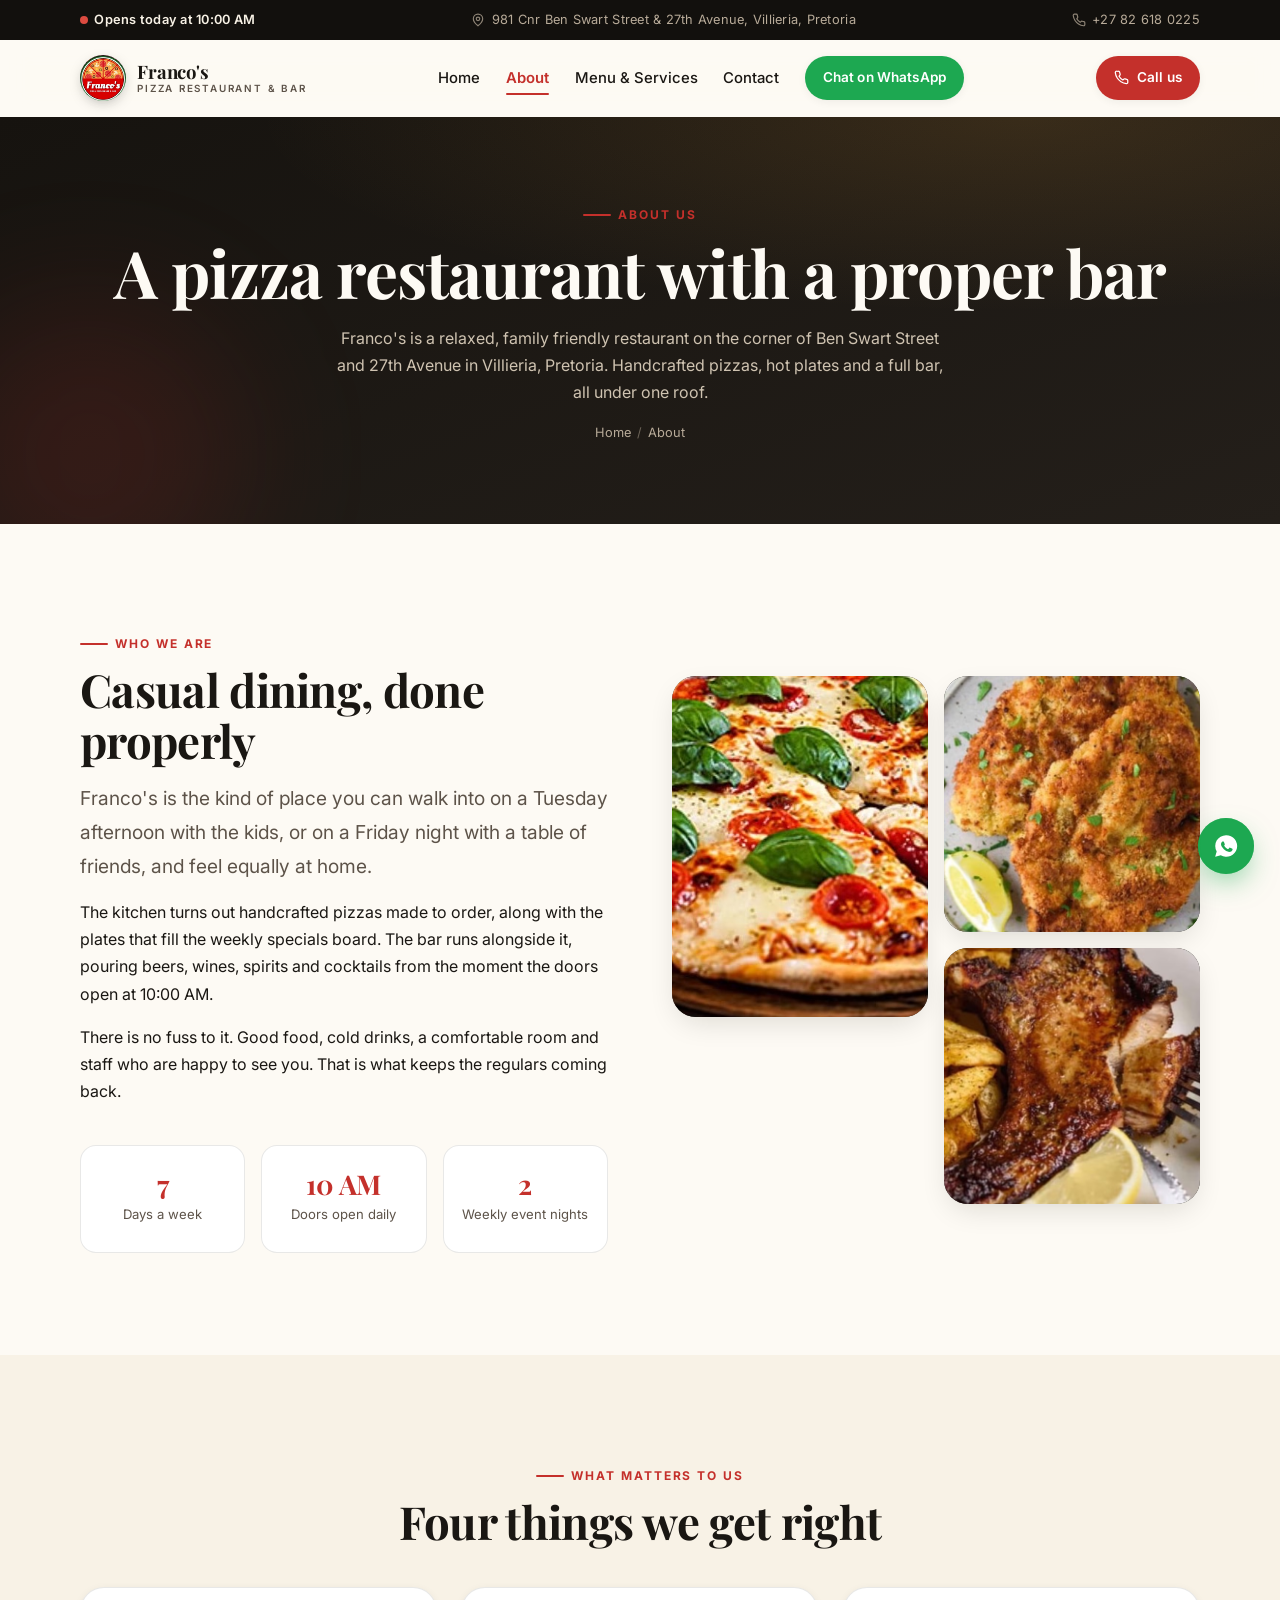
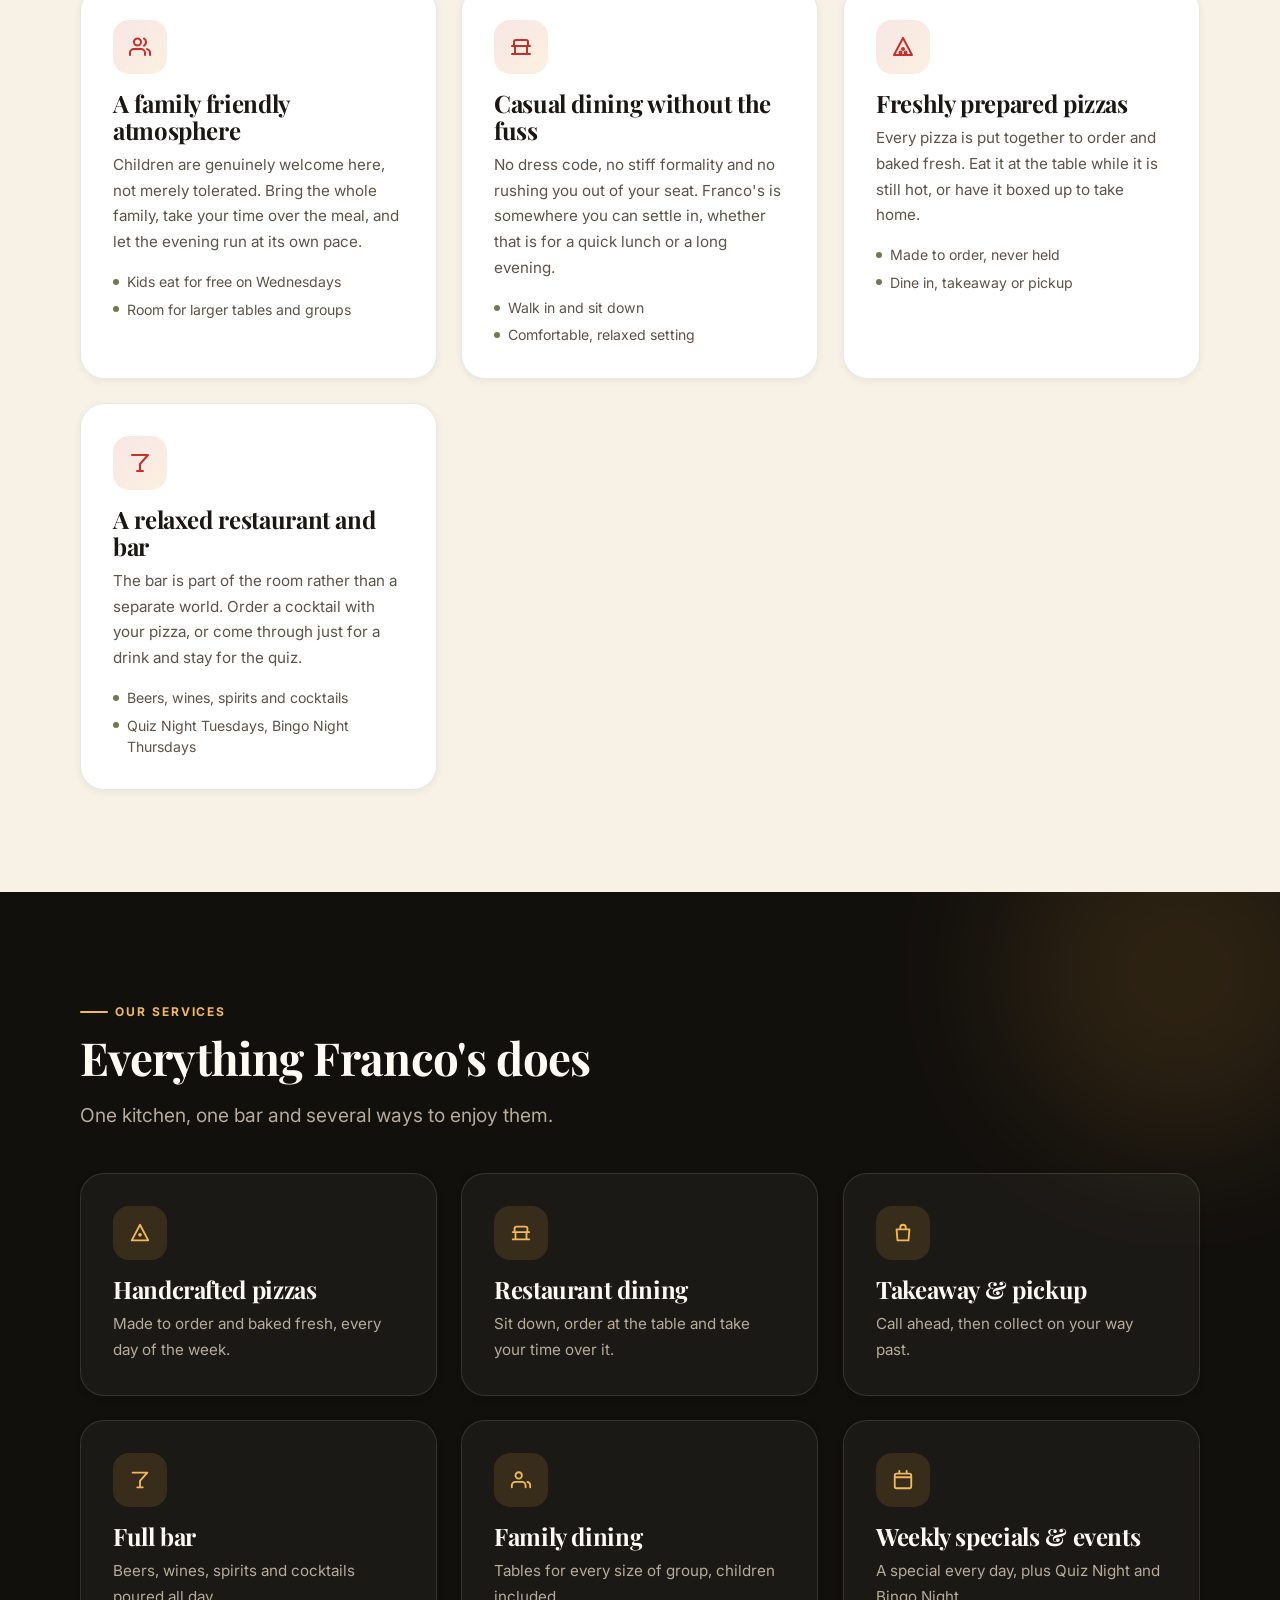
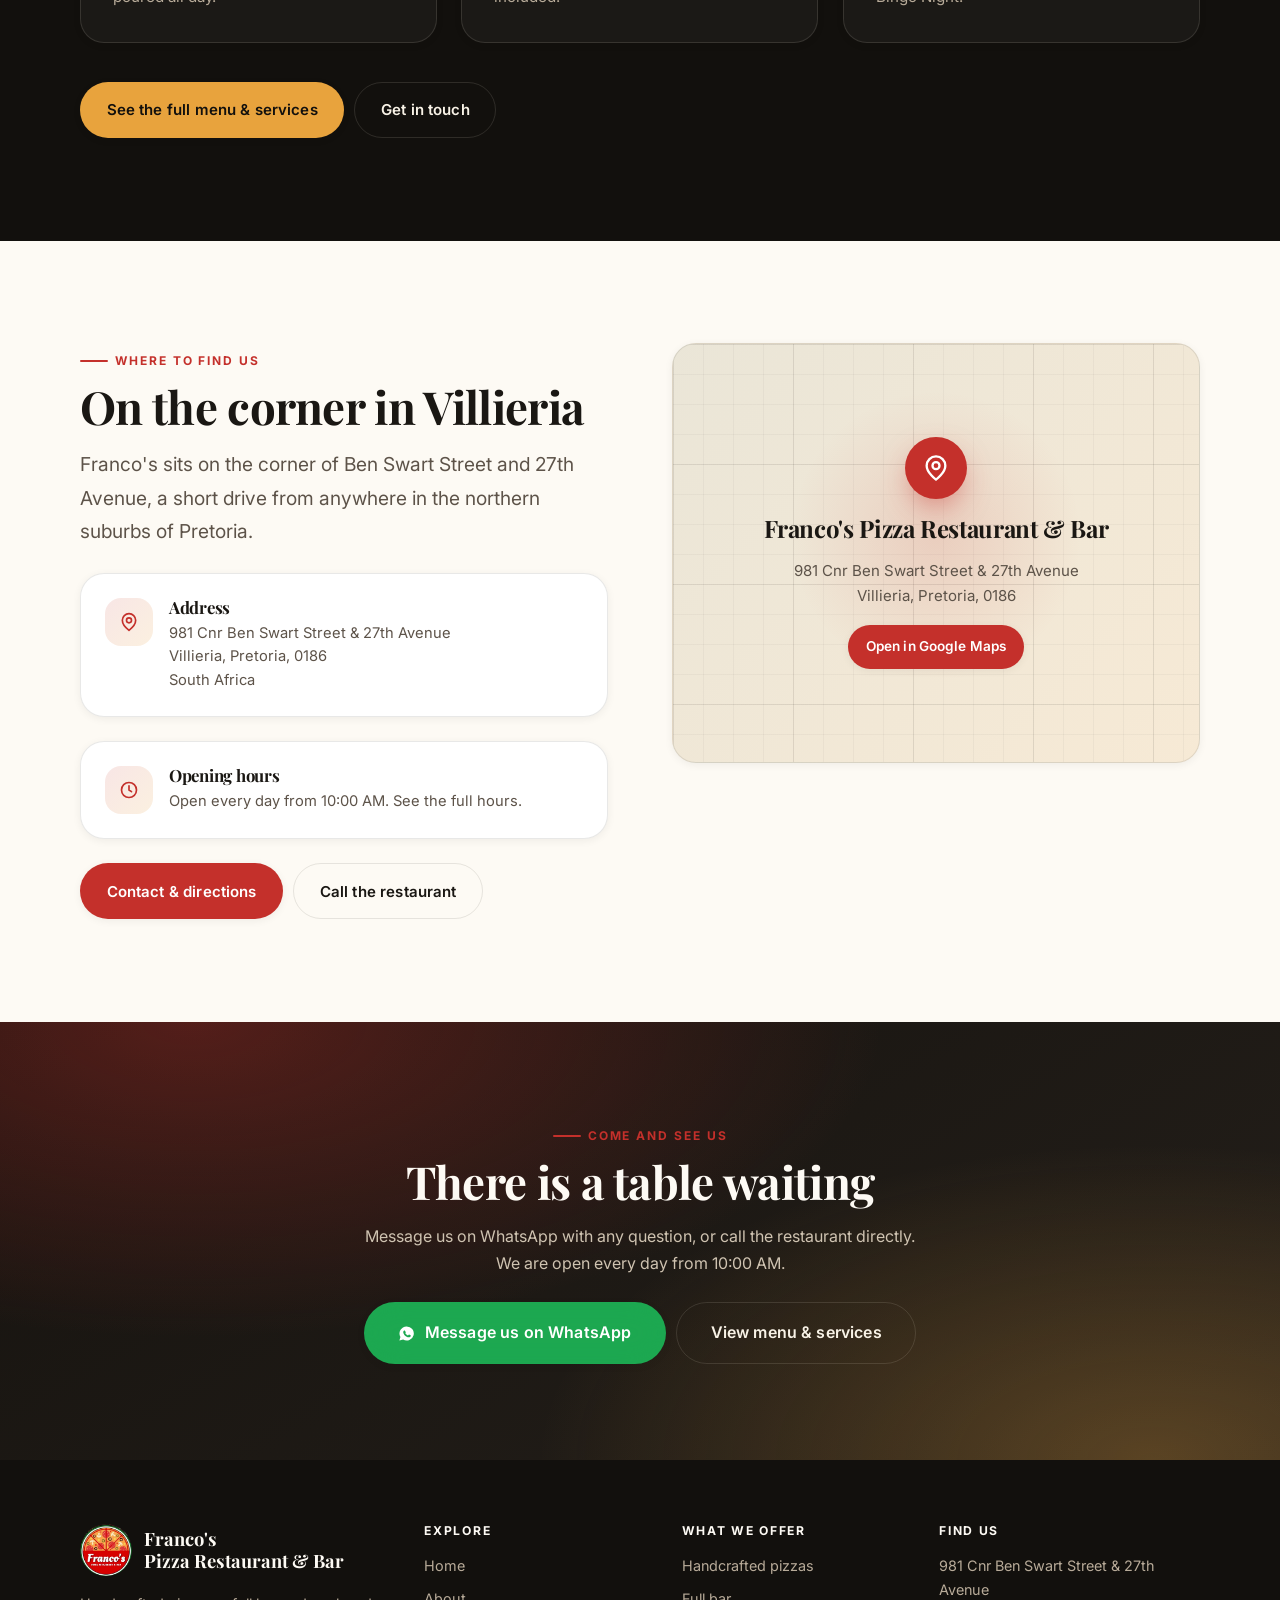
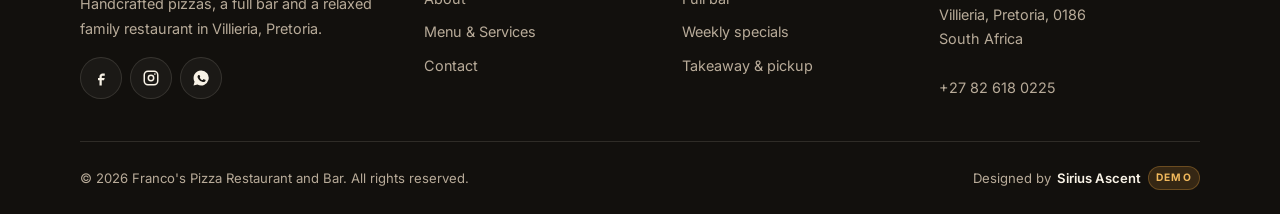
==== about.html @ 4f11724c "Franco's Pizza Restaurant and Bar demo website Four page static site built for Sirius Ascent: home, " ====
<!DOCTYPE html>
<html lang="en">
<head>
<meta charset="utf-8">
<meta name="viewport" content="width=device-width, initial-scale=1">
<title>About Franco's | Pizza Restaurant and Bar in Villieria, Pretoria</title>
<meta name="description" content="Franco's Pizza Restaurant and Bar is a relaxed, family friendly restaurant in Villieria, Pretoria, serving handcrafted pizzas alongside a full bar.">
<meta name="theme-color" content="#16130f">
<link rel="canonical" href="about.html">

<meta property="og:type" content="website">
<meta property="og:title" content="About Franco's Pizza Restaurant and Bar">
<meta property="og:description" content="A relaxed, family friendly restaurant and bar in Villieria, Pretoria.">
<meta property="og:image" content="assets/img/brand/logo.jpg">

<link rel="icon" href="assets/img/brand/logo-180.png" type="image/png">
<link rel="apple-touch-icon" href="assets/img/brand/logo-180.png">

<link rel="preconnect" href="https://fonts.googleapis.com">
<link rel="preconnect" href="https://fonts.gstatic.com" crossorigin>
<link href="https://fonts.googleapis.com/css2?family=Inter:wght@400;500;600;700&family=Playfair+Display:ital,wght@0,600;0,700;1,500&display=swap" rel="stylesheet">
<link rel="stylesheet" href="css/style.css">
</head>
<body>
<a class="skip-link" href="#main">Skip to content</a>

<!-- ================= Top bar ================= -->
<div class="topbar">
  <div class="container topbar__inner">
    <span class="topbar__item topbar__status" data-open-status>
      <span class="status-dot" aria-hidden="true"></span>
      <span data-status-text>Open daily from 10:00 AM</span>
    </span>
    <span class="topbar__item topbar__item--address">
      <svg width="14" height="14" viewBox="0 0 24 24" fill="none" stroke="currentColor" stroke-width="2" stroke-linecap="round" stroke-linejoin="round" aria-hidden="true"><path d="M20 10c0 6-8 12-8 12s-8-6-8-12a8 8 0 0 1 16 0Z"/><circle cx="12" cy="10" r="3"/></svg>
      981 Cnr Ben Swart Street &amp; 27th Avenue, Villieria, Pretoria
    </span>
    <a class="topbar__item" href="tel:+27826180225">
      <svg width="14" height="14" viewBox="0 0 24 24" fill="none" stroke="currentColor" stroke-width="2" stroke-linecap="round" stroke-linejoin="round" aria-hidden="true"><path d="M22 16.9v3a2 2 0 0 1-2.2 2 19.8 19.8 0 0 1-8.6-3.1 19.5 19.5 0 0 1-6-6A19.8 19.8 0 0 1 2.1 4.2 2 2 0 0 1 4.1 2h3a2 2 0 0 1 2 1.7c.1 1 .4 1.9.7 2.8a2 2 0 0 1-.5 2.1L8.1 9.9a16 16 0 0 0 6 6l1.3-1.2a2 2 0 0 1 2.1-.5c.9.3 1.8.6 2.8.7a2 2 0 0 1 1.7 2Z"/></svg>
      +27 82 618 0225
    </a>
  </div>
</div>

<!-- ================= Header ================= -->
<header class="header">
  <nav class="container nav" aria-label="Main">
    <a class="brand" href="index.html">
      <img class="brand__mark" src="assets/img/brand/logo.jpg" alt="" width="46" height="46">
      <span class="brand__text">
        <span class="brand__name">Franco's</span>
        <span class="brand__sub">Pizza Restaurant &amp; Bar</span>
      </span>
    </a>

    <ul class="nav__links" id="nav-links">
      <li><a class="nav__link" href="index.html">Home</a></li>
      <li><a class="nav__link" href="about.html" aria-current="page">About</a></li>
      <li><a class="nav__link" href="menu.html">Menu &amp; Services</a></li>
      <li><a class="nav__link" href="contact.html">Contact</a></li>
      <li><a class="btn btn--whatsapp btn--sm" href="https://wa.me/27826180225?text=Hello%20Franco's%2C%20I%20would%20like%20to%20make%20an%20enquiry." target="_blank" rel="noopener">Chat on WhatsApp</a></li>
    </ul>

    <div class="nav__actions">
      <a class="btn btn--primary btn--sm btn--desktop" href="tel:+27826180225">
        <svg width="15" height="15" viewBox="0 0 24 24" fill="none" stroke="currentColor" stroke-width="2" stroke-linecap="round" stroke-linejoin="round" aria-hidden="true"><path d="M22 16.9v3a2 2 0 0 1-2.2 2 19.8 19.8 0 0 1-8.6-3.1 19.5 19.5 0 0 1-6-6A19.8 19.8 0 0 1 2.1 4.2 2 2 0 0 1 4.1 2h3a2 2 0 0 1 2 1.7c.1 1 .4 1.9.7 2.8a2 2 0 0 1-.5 2.1L8.1 9.9a16 16 0 0 0 6 6l1.3-1.2a2 2 0 0 1 2.1-.5c.9.3 1.8.6 2.8.7a2 2 0 0 1 1.7 2Z"/></svg>
        Call us
      </a>
      <button class="nav-toggle" type="button" aria-expanded="false" aria-controls="nav-links" aria-label="Open menu">
        <span class="nav-toggle__bars" aria-hidden="true"></span>
      </button>
    </div>
  </nav>
</header>

<main id="main">

  <!-- ================= Page hero ================= -->
  <section class="page-hero">
    <div class="glow glow--red glow--bottom-left" aria-hidden="true"></div>
    <div class="container is-relative">
      <span class="eyebrow eyebrow--center">About us</span>
      <h1>A pizza restaurant with a proper bar</h1>
      <p>
        Franco's is a relaxed, family friendly restaurant on the corner of Ben Swart Street and
        27th Avenue in Villieria, Pretoria. Handcrafted pizzas, hot plates and a full bar, all under one roof.
      </p>
      <nav class="breadcrumb" aria-label="Breadcrumb">
        <a href="index.html">Home</a>
        <span aria-hidden="true">/</span>
        <span aria-current="page">About</span>
      </nav>
    </div>
  </section>

  <!-- ================= Introduction ================= -->
  <section class="section hat-host is-relative">
    <div class="container split">
      <div class="reveal">
        <span class="eyebrow">Who we are</span>
        <h2>Casual dining, done properly</h2>
        <p class="lede">
          Franco's is the kind of place you can walk into on a Tuesday afternoon with the kids, or on a Friday
          night with a table of friends, and feel equally at home.
        </p>
        <p>
          The kitchen turns out handcrafted pizzas made to order, along with the plates that fill the weekly
          specials board. The bar runs alongside it, pouring beers, wines, spirits and cocktails from the moment
          the doors open at 10:00 AM.
        </p>
        <p>
          There is no fuss to it. Good food, cold drinks, a comfortable room and staff who are happy to see you.
          That is what keeps the regulars coming back.
        </p>

        <div class="stats">
          <div class="stat"><strong>7</strong><span>Days a week</span></div>
          <div class="stat"><strong>10 AM</strong><span>Doors open daily</span></div>
          <div class="stat"><strong>2</strong><span>Weekly event nights</span></div>
        </div>
      </div>

      <div class="media-stack reveal" data-delay="1">
        <div class="media ratio-3-4">
          <img src="assets/img/food/pizza.jpg" alt="A freshly baked Franco's pizza with mozzarella, tomato and basil" loading="lazy" width="344" height="530">
        </div>
        <div class="media ratio-1-1">
          <img src="assets/img/food/schnitzel.jpg" alt="Golden chicken schnitzel served with lemon" loading="lazy" width="537" height="775">
        </div>
        <div class="media ratio-1-1">
          <img src="assets/img/food/porkchops.jpg" alt="Grilled pork chops served with chips" loading="lazy" width="530" height="710">
        </div>
      </div>

      <!-- Easter egg: chef hat pops up on hover -->
      <svg class="chef-hat" width="42" height="42" viewBox="0 0 24 24" fill="currentColor" aria-hidden="true"><path d="M6 18h12v2a1 1 0 0 1-1 1H7a1 1 0 0 1-1-1v-2Z"/><path d="M12 3a4 4 0 0 0-3.9 3.1A3.5 3.5 0 0 0 6 13v3h12v-3a3.5 3.5 0 0 0-2.1-6.9A4 4 0 0 0 12 3Z"/></svg>
    </div>
  </section>

  <!-- ================= What we stand for ================= -->
  <section class="section section--alt">
    <div class="container">
      <div class="section-head section-head--center reveal">
        <span class="eyebrow eyebrow--center">What matters to us</span>
        <h2>Four things we get right</h2>
      </div>

      <div class="grid grid--2">
        <article class="card reveal">
          <span class="cutter" aria-hidden="true"><svg width="26" height="26" viewBox="0 0 24 24" fill="none" stroke="currentColor" stroke-width="1.8" stroke-linecap="round" stroke-linejoin="round"><circle cx="8" cy="15" r="5"/><circle cx="8" cy="15" r="1.2"/><path d="m12 11 7-7a1.8 1.8 0 0 1 2.6 2.6l-7 7"/></svg></span>
          <span class="card__icon" aria-hidden="true"><svg width="24" height="24" viewBox="0 0 24 24" fill="none" stroke="currentColor" stroke-width="2" stroke-linecap="round" stroke-linejoin="round"><path d="M17 20v-2a4 4 0 0 0-4-4H6a4 4 0 0 0-4 4v2"/><circle cx="9.5" cy="7" r="3.5"/><path d="M22 20v-2a4 4 0 0 0-3-3.9M16 3.6a4 4 0 0 1 0 7"/></svg></span>
          <h3>A family friendly atmosphere</h3>
          <p>
            Children are genuinely welcome here, not merely tolerated. Bring the whole family, take your time
            over the meal, and let the evening run at its own pace.
          </p>
          <ul class="card__list">
            <li>Kids eat for free on Wednesdays</li>
            <li>Room for larger tables and groups</li>
          </ul>
        </article>

        <article class="card reveal" data-delay="1">
          <span class="cutter" aria-hidden="true"><svg width="26" height="26" viewBox="0 0 24 24" fill="none" stroke="currentColor" stroke-width="1.8" stroke-linecap="round" stroke-linejoin="round"><circle cx="8" cy="15" r="5"/><circle cx="8" cy="15" r="1.2"/><path d="m12 11 7-7a1.8 1.8 0 0 1 2.6 2.6l-7 7"/></svg></span>
          <span class="card__icon" aria-hidden="true"><svg width="24" height="24" viewBox="0 0 24 24" fill="none" stroke="currentColor" stroke-width="2" stroke-linecap="round" stroke-linejoin="round"><path d="M3 11h18M5 11V7a2 2 0 0 1 2-2h10a2 2 0 0 1 2 2v4M6 11v8M18 11v8M3 19h18"/></svg></span>
          <h3>Casual dining without the fuss</h3>
          <p>
            No dress code, no stiff formality and no rushing you out of your seat. Franco's is somewhere you
            can settle in, whether that is for a quick lunch or a long evening.
          </p>
          <ul class="card__list">
            <li>Walk in and sit down</li>
            <li>Comfortable, relaxed setting</li>
          </ul>
        </article>

        <article class="card reveal" data-delay="1">
          <span class="cutter" aria-hidden="true"><svg width="26" height="26" viewBox="0 0 24 24" fill="none" stroke="currentColor" stroke-width="1.8" stroke-linecap="round" stroke-linejoin="round"><circle cx="8" cy="15" r="5"/><circle cx="8" cy="15" r="1.2"/><path d="m12 11 7-7a1.8 1.8 0 0 1 2.6 2.6l-7 7"/></svg></span>
          <span class="card__icon" aria-hidden="true"><svg width="24" height="24" viewBox="0 0 24 24" fill="none" stroke="currentColor" stroke-width="2" stroke-linecap="round" stroke-linejoin="round"><path d="M12 3 3 20h18L12 3Z"/><circle cx="12" cy="14" r="1"/><circle cx="9.5" cy="17.5" r="1"/><circle cx="14.5" cy="17.5" r="1"/></svg></span>
          <h3>Freshly prepared pizzas</h3>
          <p>
            Every pizza is put together to order and baked fresh. Eat it at the table while it is still hot, or
            have it boxed up to take home.
          </p>
          <ul class="card__list">
            <li>Made to order, never held</li>
            <li>Dine in, takeaway or pickup</li>
          </ul>
        </article>

        <article class="card reveal" data-delay="2">
          <span class="cutter" aria-hidden="true"><svg width="26" height="26" viewBox="0 0 24 24" fill="none" stroke="currentColor" stroke-width="1.8" stroke-linecap="round" stroke-linejoin="round"><circle cx="8" cy="15" r="5"/><circle cx="8" cy="15" r="1.2"/><path d="m12 11 7-7a1.8 1.8 0 0 1 2.6 2.6l-7 7"/></svg></span>
          <span class="card__icon" aria-hidden="true"><svg width="24" height="24" viewBox="0 0 24 24" fill="none" stroke="currentColor" stroke-width="2" stroke-linecap="round" stroke-linejoin="round"><path d="M4 4h16l-8 9v7M9 20h6"/></svg></span>
          <h3>A relaxed restaurant and bar</h3>
          <p>
            The bar is part of the room rather than a separate world. Order a cocktail with your pizza, or come
            through just for a drink and stay for the quiz.
          </p>
          <ul class="card__list">
            <li>Beers, wines, spirits and cocktails</li>
            <li>Quiz Night Tuesdays, Bingo Night Thursdays</li>
          </ul>
        </article>
      </div>
    </div>
  </section>

  <!-- ================= What we offer ================= -->
  <section class="section section--dark is-clipped">
    <div class="glow glow--amber glow--corner" aria-hidden="true"></div>
    <div class="container is-relative">
      <div class="section-head reveal">
        <span class="eyebrow">Our services</span>
        <h2>Everything Franco's does</h2>
        <p class="lede">
          One kitchen, one bar and several ways to enjoy them.
        </p>
      </div>

      <div class="grid grid--3">
        <article class="card card--dark reveal">
          <span class="card__icon" aria-hidden="true"><svg width="22" height="22" viewBox="0 0 24 24" fill="none" stroke="currentColor" stroke-width="2" stroke-linecap="round" stroke-linejoin="round"><path d="M12 3 3 20h18L12 3Z"/><circle cx="12" cy="14" r="1"/></svg></span>
          <h3>Handcrafted pizzas</h3>
          <p>Made to order and baked fresh, every day of the week.</p>
        </article>
        <article class="card card--dark reveal" data-delay="1">
          <span class="card__icon" aria-hidden="true"><svg width="22" height="22" viewBox="0 0 24 24" fill="none" stroke="currentColor" stroke-width="2" stroke-linecap="round" stroke-linejoin="round"><path d="M3 11h18M5 11V7a2 2 0 0 1 2-2h10a2 2 0 0 1 2 2v4M6 11v8M18 11v8M3 19h18"/></svg></span>
          <h3>Restaurant dining</h3>
          <p>Sit down, order at the table and take your time over it.</p>
        </article>
        <article class="card card--dark reveal" data-delay="2">
          <span class="card__icon" aria-hidden="true"><svg width="22" height="22" viewBox="0 0 24 24" fill="none" stroke="currentColor" stroke-width="2" stroke-linecap="round" stroke-linejoin="round"><path d="M5 8h14l-1 12H6L5 8ZM9 8V6a3 3 0 0 1 6 0v2"/></svg></span>
          <h3>Takeaway &amp; pickup</h3>
          <p>Call ahead, then collect on your way past.</p>
        </article>
        <article class="card card--dark reveal" data-delay="1">
          <span class="card__icon" aria-hidden="true"><svg width="22" height="22" viewBox="0 0 24 24" fill="none" stroke="currentColor" stroke-width="2" stroke-linecap="round" stroke-linejoin="round"><path d="M4 4h16l-8 9v7M9 20h6"/></svg></span>
          <h3>Full bar</h3>
          <p>Beers, wines, spirits and cocktails poured all day.</p>
        </article>
        <article class="card card--dark reveal" data-delay="2">
          <span class="card__icon" aria-hidden="true"><svg width="22" height="22" viewBox="0 0 24 24" fill="none" stroke="currentColor" stroke-width="2" stroke-linecap="round" stroke-linejoin="round"><path d="M17 20v-2a4 4 0 0 0-4-4H6a4 4 0 0 0-4 4v2"/><circle cx="9.5" cy="7" r="3.5"/><path d="M22 20v-2a4 4 0 0 0-3-3.9"/></svg></span>
          <h3>Family dining</h3>
          <p>Tables for every size of group, children included.</p>
        </article>
        <article class="card card--dark reveal" data-delay="3">
          <span class="card__icon" aria-hidden="true"><svg width="22" height="22" viewBox="0 0 24 24" fill="none" stroke="currentColor" stroke-width="2" stroke-linecap="round" stroke-linejoin="round"><path d="M8 2v3M16 2v3M3 9h18M5 5h14a2 2 0 0 1 2 2v12a2 2 0 0 1-2 2H5a2 2 0 0 1-2-2V7a2 2 0 0 1 2-2Z"/></svg></span>
          <h3>Weekly specials &amp; events</h3>
          <p>A special every day, plus Quiz Night and Bingo Night.</p>
        </article>
      </div>

      <div class="btn-row mt-lg">
        <a class="btn btn--gold" href="menu.html">See the full menu &amp; services</a>
        <a class="btn btn--ghost-light" href="contact.html">Get in touch</a>
      </div>
    </div>
  </section>

  <!-- ================= Find us ================= -->
  <section class="section">
    <div class="container split split--top">
      <div class="reveal">
        <span class="eyebrow">Where to find us</span>
        <h2>On the corner in Villieria</h2>
        <p class="lede">
          Franco's sits on the corner of Ben Swart Street and 27th Avenue, a short drive from anywhere in the
          northern suburbs of Pretoria.
        </p>

        <div class="stack-md mt-md">
          <div class="contact-card">
            <span class="contact-card__icon" aria-hidden="true"><svg width="20" height="20" viewBox="0 0 24 24" fill="none" stroke="currentColor" stroke-width="2" stroke-linecap="round" stroke-linejoin="round"><path d="M20 10c0 6-8 12-8 12s-8-6-8-12a8 8 0 0 1 16 0Z"/><circle cx="12" cy="10" r="3"/></svg></span>
            <div>
              <h3>Address</h3>
              <address>981 Cnr Ben Swart Street &amp; 27th Avenue<br>Villieria, Pretoria, 0186<br>South Africa</address>
            </div>
          </div>
          <div class="contact-card">
            <span class="contact-card__icon" aria-hidden="true"><svg width="20" height="20" viewBox="0 0 24 24" fill="none" stroke="currentColor" stroke-width="2" stroke-linecap="round" stroke-linejoin="round"><circle cx="12" cy="12" r="9"/><path d="M12 7v5l3 2"/></svg></span>
            <div>
              <h3>Opening hours</h3>
              <p>Open every day from 10:00 AM. See the <a href="contact.html#hours">full hours</a>.</p>
            </div>
          </div>
        </div>

        <div class="btn-row">
          <a class="btn btn--primary" href="contact.html">Contact &amp; directions</a>
          <a class="btn btn--ghost" href="tel:+27826180225">Call the restaurant</a>
        </div>
      </div>

      <div class="reveal" data-delay="1">
        <div class="map-placeholder">
          <div class="map-placeholder__inner">
            <span class="map-pin" aria-hidden="true">
              <svg width="28" height="28" viewBox="0 0 24 24" fill="none" stroke="currentColor" stroke-width="2" stroke-linecap="round" stroke-linejoin="round"><path d="M20 10c0 6-8 12-8 12s-8-6-8-12a8 8 0 0 1 16 0Z"/><circle cx="12" cy="10" r="3"/></svg>
            </span>
            <h3>Franco's Pizza Restaurant &amp; Bar</h3>
            <address>981 Cnr Ben Swart Street &amp; 27th Avenue<br>Villieria, Pretoria, 0186</address>
            <a class="btn btn--primary btn--sm" href="https://www.google.com/maps/search/?api=1&amp;query=981%20Cnr%20Ben%20Swart%20Street%20%26%2027th%20Avenue%2C%20Villieria%2C%20Pretoria%2C%200186" target="_blank" rel="noopener">Open in Google Maps</a>
          </div>
        </div>
      </div>
    </div>
  </section>

  <!-- ================= Closing CTA ================= -->
  <section class="cta-band">
    <div class="container reveal">
      <span class="eyebrow eyebrow--center">Come and see us</span>
      <h2>There is a table waiting</h2>
      <p>
        Message us on WhatsApp with any question, or call the restaurant directly. We are open every day
        from 10:00 AM.
      </p>
      <div class="btn-row btn-row--center">
        <a class="btn btn--whatsapp btn--lg btn--glow" href="https://wa.me/27826180225?text=Hello%20Franco's%2C%20I%20would%20like%20to%20make%20an%20enquiry." target="_blank" rel="noopener">
          <svg width="17" height="17" viewBox="0 0 24 24" fill="currentColor" aria-hidden="true"><path d="M12 2a10 10 0 0 0-8.6 15L2 22l5.2-1.4A10 10 0 1 0 12 2Zm5.6 14.2c-.2.6-1.2 1.2-1.7 1.2-.5.1-1 .1-1.6-.1-.4-.1-.9-.3-1.5-.5-2.6-1.1-4.3-3.7-4.4-3.9-.1-.2-1-1.4-1-2.6 0-1.2.6-1.8.9-2.1.2-.2.5-.3.7-.3h.5c.2 0 .4 0 .6.5l.8 1.9c.1.2 0 .4-.1.5l-.3.4c-.1.1-.3.3-.1.6.1.3.6 1.1 1.4 1.7 1 .8 1.7 1.1 2 1.2.2.1.4.1.6-.1l.8-1c.2-.2.3-.2.6-.1l1.7.8c.3.1.5.2.5.4.1.1.1.6-.1 1.2Z"/></svg>
          Message us on WhatsApp
        </a>
        <a class="btn btn--ghost-light btn--lg" href="menu.html">View menu &amp; services</a>
      </div>
    </div>
  </section>

</main>

<!-- ================= Footer ================= -->
<footer class="footer">
  <div class="container">
    <div class="footer__grid">
      <div>
        <div class="footer__brand">
          <img src="assets/img/brand/logo.jpg" alt="" width="52" height="52">
          <strong>Franco's<br>Pizza Restaurant &amp; Bar</strong>
        </div>
        <p>Handcrafted pizzas, a full bar and a relaxed family restaurant in Villieria, Pretoria.</p>
        <div class="socials">
          <a class="social-btn" href="#" data-placeholder="Facebook page link to be added before launch." aria-label="Franco's on Facebook">
            <svg width="18" height="18" viewBox="0 0 24 24" fill="currentColor" aria-hidden="true"><path d="M14 9h3V6h-3c-2.2 0-4 1.8-4 4v2H8v3h2v7h3v-7h3l1-3h-4v-2c0-.6.4-1 1-1Z"/></svg>
          </a>
          <a class="social-btn" href="#" data-placeholder="Instagram profile link to be added before launch." aria-label="Franco's on Instagram">
            <svg width="18" height="18" viewBox="0 0 24 24" fill="none" stroke="currentColor" stroke-width="2" aria-hidden="true"><rect x="3" y="3" width="18" height="18" rx="5"/><circle cx="12" cy="12" r="3.6"/><circle cx="17.2" cy="6.8" r="1.1" fill="currentColor" stroke="none"/></svg>
          </a>
          <a class="social-btn" href="https://wa.me/27826180225" target="_blank" rel="noopener" aria-label="Franco's on WhatsApp">
            <svg width="18" height="18" viewBox="0 0 24 24" fill="currentColor" aria-hidden="true"><path d="M12 2a10 10 0 0 0-8.6 15L2 22l5.2-1.4A10 10 0 1 0 12 2Zm5.6 14.2c-.2.6-1.2 1.2-1.7 1.2-.5.1-1 .1-1.6-.1-.4-.1-.9-.3-1.5-.5-2.6-1.1-4.3-3.7-4.4-3.9-.1-.2-1-1.4-1-2.6 0-1.2.6-1.8.9-2.1.2-.2.5-.3.7-.3h.5c.2 0 .4 0 .6.5l.8 1.9c.1.2 0 .4-.1.5l-.3.4c-.1.1-.3.3-.1.6.1.3.6 1.1 1.4 1.7 1 .8 1.7 1.1 2 1.2.2.1.4.1.6-.1l.8-1c.2-.2.3-.2.6-.1l1.7.8c.3.1.5.2.5.4.1.1.1.6-.1 1.2Z"/></svg>
          </a>
        </div>
      </div>

      <div>
        <h4>Explore</h4>
        <ul class="footer__links">
          <li><a href="index.html">Home</a></li>
          <li><a href="about.html">About</a></li>
          <li><a href="menu.html">Menu &amp; Services</a></li>
          <li><a href="contact.html">Contact</a></li>
        </ul>
      </div>

      <div>
        <h4>What we offer</h4>
        <ul class="footer__links">
          <li><a href="menu.html#services">Handcrafted pizzas</a></li>
          <li><a href="menu.html#drinks">Full bar</a></li>
          <li><a href="menu.html#specials">Weekly specials</a></li>
          <li><a href="menu.html#services">Takeaway &amp; pickup</a></li>
        </ul>
      </div>

      <div>
        <h4>Find us</h4>
        <address>
          981 Cnr Ben Swart Street &amp; 27th Avenue<br>
          Villieria, Pretoria, 0186<br>
          South Africa<br><br>
          <a href="tel:+27826180225">+27 82 618 0225</a>
        </address>
      </div>
    </div>

    <div class="footer__bottom">
      <span>&copy; <span data-year>2026</span> Franco's Pizza Restaurant and Bar. All rights reserved.</span>
      <span class="footer__credit">
        Designed by <strong>Sirius Ascent</strong>
        <span class="badge-demo">Demo</span>
      </span>
    </div>
  </div>
</footer>

<a class="fab" href="https://wa.me/27826180225?text=Hello%20Franco's%2C%20I%20would%20like%20to%20make%20an%20enquiry." target="_blank" rel="noopener" aria-label="Chat with Franco's on WhatsApp">
  <svg width="26" height="26" viewBox="0 0 24 24" fill="currentColor" aria-hidden="true"><path d="M12 2a10 10 0 0 0-8.6 15L2 22l5.2-1.4A10 10 0 1 0 12 2Zm5.6 14.2c-.2.6-1.2 1.2-1.7 1.2-.5.1-1 .1-1.6-.1-.4-.1-.9-.3-1.5-.5-2.6-1.1-4.3-3.7-4.4-3.9-.1-.2-1-1.4-1-2.6 0-1.2.6-1.8.9-2.1.2-.2.5-.3.7-.3h.5c.2 0 .4 0 .6.5l.8 1.9c.1.2 0 .4-.1.5l-.3.4c-.1.1-.3.3-.1.6.1.3.6 1.1 1.4 1.7 1 .8 1.7 1.1 2 1.2.2.1.4.1.6-.1l.8-1c.2-.2.3-.2.6-.1l1.7.8c.3.1.5.2.5.4.1.1.1.6-.1 1.2Z"/></svg>
</a>

<button class="to-top" type="button" aria-label="Back to top">
  <svg width="18" height="18" viewBox="0 0 24 24" fill="none" stroke="currentColor" stroke-width="2" stroke-linecap="round" stroke-linejoin="round" aria-hidden="true"><path d="M12 19V5M6 11l6-6 6 6"/></svg>
</button>

<div class="toast-wrap" role="status" aria-live="polite"></div>

<script src="js/main.js" defer></script>
</body>
</html>
---- css/style.css ----
/* ==========================================================================
   Franco's Pizza Restaurant and Bar
   Design system + site styles
   Built by Sirius Ascent
   --------------------------------------------------------------------------
   Contents
   01. Tokens
   02. Reset & base
   03. Typography
   04. Layout primitives
   05. Buttons
   06. Header & navigation
   07. Hero
   08. Sections & cards
   09. Menu / services
   10. Gallery & lightbox
   11. Hours & contact
   12. Forms
   13. Footer
   14. Easter eggs & decorations
   15. Motion & reveal
   16. Responsive
   ========================================================================== */

/* ==========================================================================
   01. Tokens
   ========================================================================== */
:root {
  /* Brand palette */
  --charcoal-900: #12100d;
  --charcoal-800: #1a1713;
  --charcoal-700: #241f1a;
  --charcoal-600: #322b24;
  --charcoal-500: #4a4038;

  --cream-50:  #fdfaf4;
  --cream-100: #f8f2e6;
  --cream-200: #efe5d3;
  --cream-300: #e2d4bc;

  --red-600: #a8241f;
  --red-500: #c4302b;
  --red-400: #dc4b40;

  --olive-600: #5b6840;
  --olive-500: #6e7b52;
  --olive-400: #8a9668;

  --amber-500: #e8a33d;
  --amber-400: #f2b95c;

  /* Semantic */
  --bg:            var(--cream-50);
  --bg-alt:        var(--cream-100);
  --bg-dark:       var(--charcoal-900);
  --surface:       #ffffff;
  --surface-dark:  var(--charcoal-700);
  --text:          var(--charcoal-800);
  --text-muted:    #5d5349;
  --text-invert:   var(--cream-100);
  --text-invert-muted: #b8ab99;
  --border:        rgba(36, 31, 26, 0.10);
  --border-dark:   rgba(248, 242, 230, 0.12);
  --accent:        var(--red-500);
  --accent-strong: var(--red-600);
  --highlight:     var(--amber-500);

  /* Type */
  --font-display: "Playfair Display", "Iowan Old Style", Georgia, "Times New Roman", serif;
  --font-body: "Inter", -apple-system, BlinkMacSystemFont, "Segoe UI", Roboto, "Helvetica Neue", Arial, sans-serif;

  /* Space */
  --space-2xs: 0.375rem;
  --space-xs:  0.625rem;
  --space-sm:  1rem;
  --space-md:  1.5rem;
  --space-lg:  2.5rem;
  --space-xl:  4rem;
  --space-2xl: 6rem;

  /* Radius */
  --radius-sm: 10px;
  --radius-md: 16px;
  --radius-lg: 24px;
  --radius-xl: 32px;
  --radius-pill: 999px;

  /* Shadow */
  --shadow-sm: 0 2px 8px rgba(18, 16, 13, 0.06);
  --shadow-md: 0 10px 30px -8px rgba(18, 16, 13, 0.16);
  --shadow-lg: 0 26px 60px -16px rgba(18, 16, 13, 0.26);
  --shadow-glow: 0 12px 34px -10px rgba(196, 48, 43, 0.55);

  /* Motion */
  --ease: cubic-bezier(0.22, 0.61, 0.36, 1);
  --ease-out: cubic-bezier(0.16, 1, 0.3, 1);
  --dur: 0.4s;

  --header-h: 76px;
  --container: 1200px;
}

/* ==========================================================================
   02. Reset & base
   ========================================================================== */
*, *::before, *::after { box-sizing: border-box; }

html {
  scroll-behavior: smooth;
  scroll-padding-top: calc(var(--header-h) + 20px);
  -webkit-text-size-adjust: 100%;
  text-size-adjust: 100%;
}

body {
  margin: 0;
  background: var(--bg);
  color: var(--text);
  font-family: var(--font-body);
  font-size: 1rem;
  line-height: 1.7;
  -webkit-font-smoothing: antialiased;
  -moz-osx-font-smoothing: grayscale;
  overflow-x: hidden;
}

/* Prevent any child from forcing horizontal scroll */
body, main { max-width: 100%; }

img, svg, video {
  max-width: 100%;
  height: auto;
  display: block;
}

a { color: inherit; text-decoration: none; }

button, input, textarea, select {
  font: inherit;
  color: inherit;
}

ul, ol { margin: 0; padding: 0; list-style: none; }

:focus-visible {
  outline: 3px solid var(--amber-500);
  outline-offset: 3px;
  border-radius: 4px;
}

::selection { background: var(--red-500); color: #fff; }

.skip-link {
  position: absolute;
  left: -9999px;
  top: 0;
  z-index: 200;
  background: var(--charcoal-900);
  color: var(--cream-100);
  padding: 12px 20px;
  border-radius: 0 0 var(--radius-sm) 0;
}
.skip-link:focus { left: 0; }

.visually-hidden {
  position: absolute !important;
  width: 1px; height: 1px;
  padding: 0; margin: -1px;
  overflow: hidden;
  clip: rect(0 0 0 0);
  white-space: nowrap;
  border: 0;
}

/* ==========================================================================
   03. Typography
   ========================================================================== */
h1, h2, h3, h4 {
  font-family: var(--font-display);
  font-weight: 700;
  line-height: 1.12;
  margin: 0 0 var(--space-sm);
  letter-spacing: -0.015em;
}

h1 { font-size: clamp(2.4rem, 6vw, 4.1rem); }
h2 { font-size: clamp(1.9rem, 4vw, 2.85rem); }
h3 { font-size: clamp(1.2rem, 2.2vw, 1.5rem); }
h4 { font-size: 1.05rem; }

p { margin: 0 0 var(--space-sm); }
p:last-child { margin-bottom: 0; }

.lede {
  font-size: clamp(1.05rem, 1.6vw, 1.2rem);
  color: var(--text-muted);
  line-height: 1.75;
}

.eyebrow {
  display: inline-flex;
  align-items: center;
  gap: 0.6em;
  font-size: 0.75rem;
  font-weight: 700;
  letter-spacing: 0.16em;
  text-transform: uppercase;
  color: var(--accent);
  margin-bottom: var(--space-xs);
}
.eyebrow::before {
  content: "";
  width: 28px;
  height: 2px;
  background: currentColor;
  border-radius: 2px;
}
.eyebrow--center { justify-content: center; }
.on-dark .eyebrow, .section--dark .eyebrow { color: var(--amber-400); }

.section-head {
  max-width: 680px;
  margin-bottom: var(--space-lg);
}
.section-head--center {
  margin-left: auto;
  margin-right: auto;
  text-align: center;
}

.text-accent { color: var(--accent); }

/* ==========================================================================
   04. Layout primitives
   ========================================================================== */
.container {
  width: 100%;
  max-width: var(--container);
  margin-inline: auto;
  padding-inline: clamp(20px, 5vw, 40px);
}
.container--narrow { max-width: 880px; }

.section {
  position: relative;
  padding-block: clamp(3.5rem, 8vw, 6.5rem);
}
.section--tight { padding-block: clamp(2.5rem, 5vw, 4rem); }
.section--alt { background: var(--bg-alt); }

.section--dark {
  background: var(--bg-dark);
  color: var(--text-invert);
}
.section--dark h1,
.section--dark h2,
.section--dark h3 { color: var(--cream-50); }
.section--dark .lede,
.section--dark p { color: var(--text-invert-muted); }

.grid { display: grid; gap: var(--space-md); }
.grid--2 { grid-template-columns: repeat(auto-fit, minmax(min(100%, 320px), 1fr)); }
.grid--3 { grid-template-columns: repeat(auto-fit, minmax(min(100%, 280px), 1fr)); }
.grid--4 { grid-template-columns: repeat(auto-fit, minmax(min(100%, 220px), 1fr)); }
.grid > * { min-width: 0; }

.split {
  display: grid;
  grid-template-columns: 1fr 1fr;
  gap: clamp(2rem, 5vw, 4.5rem);
  align-items: center;
}
.split > * { min-width: 0; }
.split--top { align-items: start; }

.stack-sm > * + * { margin-top: var(--space-sm); }
.stack-md > * + * { margin-top: var(--space-md); }

.divider {
  height: 1px;
  background: var(--border);
  border: 0;
  margin: 0;
}

/* Decorative top/bottom edge for dark sections */
.edge-top {
  position: absolute;
  inset-inline: 0;
  top: -1px;
  height: 60px;
  background: inherit;
  clip-path: ellipse(75% 100% at 50% 0%);
  display: none;
}

/* ==========================================================================
   05. Buttons
   ========================================================================== */
.btn {
  --btn-bg: var(--accent);
  --btn-fg: #fff;
  position: relative;
  display: inline-flex;
  align-items: center;
  justify-content: center;
  gap: 0.6em;
  padding: 0.95em 1.7em;
  background: var(--btn-bg);
  color: var(--btn-fg);
  border: 1px solid transparent;
  border-radius: var(--radius-pill);
  font-size: 0.94rem;
  font-weight: 600;
  letter-spacing: 0.01em;
  cursor: pointer;
  text-align: center;
  transition: transform var(--dur) var(--ease-out),
              box-shadow var(--dur) var(--ease-out),
              background-color var(--dur) var(--ease),
              color var(--dur) var(--ease),
              border-color var(--dur) var(--ease);
  box-shadow: var(--shadow-sm);
  overflow: hidden;
  isolation: isolate;
}

/* Soft sweeping shine on hover */
.btn::after {
  content: "";
  position: absolute;
  inset: 0;
  z-index: -1;
  background: linear-gradient(110deg, transparent 25%, rgba(255,255,255,0.28) 50%, transparent 75%);
  transform: translateX(-120%);
  transition: transform 0.75s var(--ease-out);
}
.btn:hover::after, .btn:focus-visible::after { transform: translateX(120%); }

.btn:hover, .btn:focus-visible {
  transform: translateY(-2px);
  box-shadow: var(--shadow-glow);
}
.btn:active { transform: translateY(0); }

.btn--primary { --btn-bg: var(--accent); --btn-fg: #fff; }
.btn--primary:hover { --btn-bg: var(--accent-strong); }

.btn--whatsapp { --btn-bg: #1da851; --btn-fg: #fff; }
.btn--whatsapp:hover { --btn-bg: #17924a; box-shadow: 0 12px 34px -10px rgba(29,168,81,0.6); }

.btn--gold { --btn-bg: var(--amber-500); --btn-fg: var(--charcoal-900); }
.btn--gold:hover { --btn-bg: var(--amber-400); box-shadow: 0 12px 34px -10px rgba(232,163,61,0.6); }

.btn--ghost {
  --btn-bg: transparent;
  --btn-fg: var(--text);
  border-color: var(--border);
  box-shadow: none;
}
.btn--ghost:hover {
  --btn-bg: var(--charcoal-800);
  --btn-fg: var(--cream-50);
  border-color: var(--charcoal-800);
  box-shadow: var(--shadow-md);
}

.btn--ghost-light {
  --btn-bg: transparent;
  --btn-fg: var(--cream-100);
  border-color: var(--border-dark);
  box-shadow: none;
}
.btn--ghost-light:hover {
  --btn-bg: var(--cream-50);
  --btn-fg: var(--charcoal-900);
  border-color: var(--cream-50);
}

.btn--sm { padding: 0.7em 1.25em; font-size: 0.85rem; }
.btn--lg { padding: 1.05em 2.1em; font-size: 1rem; }
.btn--block { width: 100%; }

.btn-row {
  display: flex;
  flex-wrap: wrap;
  gap: var(--space-xs);
  margin-top: var(--space-md);
}
.btn-row--center { justify-content: center; }

/* Pulsing halo for the key CTA */
.btn--glow { position: relative; }
.btn--glow::before {
  content: "";
  position: absolute;
  inset: -4px;
  border-radius: inherit;
  background: inherit;
  opacity: 0.45;
  filter: blur(12px);
  z-index: -2;
  animation: haloPulse 3.2s var(--ease) infinite;
}
@keyframes haloPulse {
  0%, 100% { opacity: 0.3; transform: scale(0.98); }
  50%      { opacity: 0.6; transform: scale(1.04); }
}

/* Text link with animated underline */
.link-arrow {
  display: inline-flex;
  align-items: center;
  gap: 0.45em;
  font-weight: 600;
  font-size: 0.92rem;
  color: var(--accent);
  padding-bottom: 2px;
  background-image: linear-gradient(currentColor, currentColor);
  background-size: 0% 1.5px;
  background-position: 0 100%;
  background-repeat: no-repeat;
  transition: background-size var(--dur) var(--ease-out);
}
.link-arrow svg { transition: transform var(--dur) var(--ease-out); }
.link-arrow:hover { background-size: 100% 1.5px; }
.link-arrow:hover svg { transform: translateX(4px); }
.section--dark .link-arrow { color: var(--amber-400); }

/* ==========================================================================
   06. Header & navigation
   ========================================================================== */
.topbar {
  background: var(--charcoal-900);
  color: var(--text-invert-muted);
  font-size: 0.8rem;
  letter-spacing: 0.02em;
}
.topbar__inner {
  display: flex;
  align-items: center;
  justify-content: space-between;
  gap: var(--space-sm);
  min-height: 40px;
  padding-block: 8px;
  flex-wrap: wrap;
}
.topbar__item {
  display: inline-flex;
  align-items: center;
  gap: 0.5em;
  white-space: nowrap;
}
.topbar__item svg { flex: none; opacity: 0.75; }
.topbar a:hover { color: var(--amber-400); }
.topbar__status {
  display: inline-flex;
  align-items: center;
  gap: 0.5em;
  font-weight: 600;
  color: var(--cream-100);
}
.status-dot {
  width: 8px; height: 8px;
  border-radius: 50%;
  background: #35c46b;
  box-shadow: 0 0 0 0 rgba(53, 196, 107, 0.7);
  animation: statusPing 2.4s var(--ease) infinite;
  flex: none;
}
.status-dot[data-state="closed"] {
  background: var(--red-400);
  animation: none;
}
@keyframes statusPing {
  0%   { box-shadow: 0 0 0 0 rgba(53,196,107,0.6); }
  70%  { box-shadow: 0 0 0 7px rgba(53,196,107,0); }
  100% { box-shadow: 0 0 0 0 rgba(53,196,107,0); }
}

.header {
  position: sticky;
  top: 0;
  z-index: 100;
  background: rgba(253, 250, 244, 0.88);
  -webkit-backdrop-filter: saturate(180%) blur(14px);
  backdrop-filter: saturate(180%) blur(14px);
  border-bottom: 1px solid transparent;
  transition: box-shadow var(--dur) var(--ease), border-color var(--dur) var(--ease), background-color var(--dur) var(--ease);
}
.header.is-stuck {
  box-shadow: 0 4px 24px -8px rgba(18,16,13,0.18);
  border-bottom-color: var(--border);
}

.nav {
  display: flex;
  align-items: center;
  justify-content: space-between;
  gap: var(--space-md);
  min-height: var(--header-h);
}

.brand {
  display: inline-flex;
  align-items: center;
  gap: 0.7rem;
  flex: none;
  transition: transform var(--dur) var(--ease-out);
}
.brand:hover { transform: translateY(-1px); }
.brand__mark {
  width: 46px;
  height: 46px;
  border-radius: 50%;
  object-fit: cover;
  box-shadow: 0 4px 14px -4px rgba(18,16,13,0.35);
  flex: none;
}
.brand__text { display: flex; flex-direction: column; line-height: 1.1; }
.brand__name {
  font-family: var(--font-display);
  font-weight: 700;
  font-size: 1.16rem;
  letter-spacing: -0.01em;
}
.brand__sub {
  font-size: 0.62rem;
  letter-spacing: 0.18em;
  text-transform: uppercase;
  color: var(--text-muted);
  font-weight: 600;
}

.nav__links {
  display: flex;
  align-items: center;
  gap: clamp(0.5rem, 2vw, 1.75rem);
}
.nav__link {
  position: relative;
  font-size: 0.93rem;
  font-weight: 500;
  padding: 0.4em 0;
  color: var(--text);
  transition: color var(--dur) var(--ease);
  white-space: nowrap;
}
.nav__link::after {
  content: "";
  position: absolute;
  left: 0; right: 0; bottom: -2px;
  height: 2px;
  border-radius: 2px;
  background: var(--accent);
  transform: scaleX(0);
  transform-origin: left;
  transition: transform var(--dur) var(--ease-out);
}
.nav__link:hover { color: var(--accent); }
.nav__link:hover::after { transform: scaleX(1); }
.nav__link[aria-current="page"] { color: var(--accent); font-weight: 600; }
.nav__link[aria-current="page"]::after { transform: scaleX(1); }

.nav__actions { display: flex; align-items: center; gap: var(--space-xs); flex: none; }

.nav-toggle {
  display: none;
  width: 46px; height: 46px;
  align-items: center;
  justify-content: center;
  background: transparent;
  border: 1px solid var(--border);
  border-radius: 50%;
  cursor: pointer;
  flex: none;
}
.nav-toggle__bars {
  position: relative;
  width: 19px; height: 2px;
  background: var(--text);
  border-radius: 2px;
  transition: background-color 0.2s var(--ease);
}
.nav-toggle__bars::before,
.nav-toggle__bars::after {
  content: "";
  position: absolute;
  left: 0;
  width: 19px; height: 2px;
  background: var(--text);
  border-radius: 2px;
  transition: transform var(--dur) var(--ease-out), top var(--dur) var(--ease-out);
}
.nav-toggle__bars::before { top: -6px; }
.nav-toggle__bars::after  { top: 6px; }
.nav-toggle[aria-expanded="true"] .nav-toggle__bars { background: transparent; }
.nav-toggle[aria-expanded="true"] .nav-toggle__bars::before { top: 0; transform: rotate(45deg); }
.nav-toggle[aria-expanded="true"] .nav-toggle__bars::after  { top: 0; transform: rotate(-45deg); }

/* ==========================================================================
   07. Hero
   ========================================================================== */
.hero {
  position: relative;
  overflow: hidden;
  background:
    radial-gradient(120% 90% at 85% 10%, rgba(232,163,61,0.16), transparent 55%),
    radial-gradient(90% 80% at 5% 90%, rgba(110,123,82,0.16), transparent 55%),
    linear-gradient(165deg, #16130f 0%, #241f1a 55%, #1a1713 100%);
  color: var(--cream-100);
  padding-block: clamp(3.5rem, 9vw, 6.5rem);
}
.hero::before {
  /* subtle warm light from top */
  content: "";
  position: absolute;
  inset: 0;
  background: radial-gradient(60% 45% at 50% -10%, rgba(255, 214, 150, 0.14), transparent 70%);
  pointer-events: none;
}
.hero__inner {
  position: relative;
  display: grid;
  grid-template-columns: 1.05fr 0.95fr;
  gap: clamp(2rem, 5vw, 4.5rem);
  align-items: center;
}
.hero__inner > * { min-width: 0; }

.hero h1 { color: var(--cream-50); margin-bottom: var(--space-md); }
.hero h1 .hero__script {
  display: block;
  color: var(--amber-400);
  font-style: italic;
  font-size: 0.52em;
  font-weight: 400;
  letter-spacing: 0.02em;
  margin-bottom: 0.15em;
}
.hero__copy { color: #cfc3b1; font-size: clamp(1rem, 1.5vw, 1.14rem); max-width: 52ch; }

.hero__tags {
  display: flex;
  flex-wrap: wrap;
  gap: 0.5rem;
  margin-top: var(--space-md);
}
.tag {
  display: inline-flex;
  align-items: center;
  gap: 0.45em;
  padding: 0.45em 0.95em;
  border: 1px solid var(--border-dark);
  border-radius: var(--radius-pill);
  font-size: 0.78rem;
  font-weight: 500;
  color: var(--cream-200);
  background: rgba(255,255,255,0.035);
  transition: border-color var(--dur) var(--ease), background-color var(--dur) var(--ease), transform var(--dur) var(--ease-out);
}
.tag:hover { border-color: var(--amber-500); background: rgba(232,163,61,0.1); transform: translateY(-2px); }
.tag svg { color: var(--amber-400); flex: none; }

/* Hero visual */
.hero__visual {
  position: relative;
  display: flex;
  justify-content: center;
}
.hero__frame {
  position: relative;
  width: min(100%, 360px);
  aspect-ratio: 3 / 4;
  border-radius: var(--radius-xl);
  overflow: hidden;
  box-shadow: var(--shadow-lg), 0 0 0 1px rgba(255,255,255,0.08);
  transform: rotate(-1.6deg);
  transition: transform 0.7s var(--ease-out);
}
.hero__frame:hover { transform: rotate(0deg) scale(1.015); }
.hero__frame img {
  width: 100%;
  height: 100%;
  object-fit: cover;
  transition: transform 1.1s var(--ease-out);
}
.hero__frame:hover img { transform: scale(1.06); }
.hero__frame::after {
  content: "";
  position: absolute;
  inset: 0;
  background: linear-gradient(to top, rgba(18,16,13,0.42), transparent 45%);
  pointer-events: none;
}

.hero__badge {
  position: absolute;
  top: -18px;
  left: -14px;
  width: 92px;
  height: 92px;
  border-radius: 50%;
  object-fit: cover;
  border: 4px solid var(--cream-50);
  box-shadow: var(--shadow-lg);
  animation: floatY 6s ease-in-out infinite;
  z-index: 2;
}

.hero__chip {
  position: absolute;
  right: -8px;
  bottom: 26px;
  z-index: 2;
  display: flex;
  align-items: center;
  gap: 0.65rem;
  padding: 0.7rem 1.1rem;
  background: rgba(253, 250, 244, 0.96);
  color: var(--charcoal-800);
  border-radius: var(--radius-md);
  box-shadow: var(--shadow-lg);
  animation: floatY 6s ease-in-out infinite 1.2s;
  max-width: calc(100% - 24px);
}
.hero__chip strong { display: block; font-size: 0.9rem; line-height: 1.3; }
.hero__chip span { display: block; font-size: 0.75rem; color: var(--text-muted); }
.hero__chip .chip-icon {
  width: 34px; height: 34px;
  display: grid; place-items: center;
  background: var(--red-500);
  color: #fff;
  border-radius: 50%;
  flex: none;
}

@keyframes floatY {
  0%, 100% { transform: translateY(0); }
  50%      { transform: translateY(-9px); }
}

/* Page hero for interior pages */
.page-hero {
  position: relative;
  overflow: hidden;
  background:
    radial-gradient(100% 80% at 80% 0%, rgba(232,163,61,0.14), transparent 60%),
    linear-gradient(160deg, #16130f, #241f1a);
  color: var(--cream-100);
  padding-block: clamp(3rem, 7vw, 5rem);
  text-align: center;
}
.page-hero h1 { color: var(--cream-50); }
.page-hero p { color: #cfc3b1; max-width: 62ch; margin-inline: auto; }
.breadcrumb {
  display: flex;
  justify-content: center;
  gap: 0.5em;
  font-size: 0.8rem;
  color: var(--text-invert-muted);
  margin-top: var(--space-sm);
}
.breadcrumb a:hover { color: var(--amber-400); }
.breadcrumb span[aria-hidden] { opacity: 0.5; }

/* ==========================================================================
   08. Sections & cards
   ========================================================================== */
.info-strip {
  background: var(--charcoal-800);
  color: var(--cream-100);
  padding-block: var(--space-md);
}
.info-strip__grid {
  display: grid;
  grid-template-columns: repeat(auto-fit, minmax(min(100%, 200px), 1fr));
  gap: var(--space-sm);
}
.info-item {
  display: flex;
  align-items: center;
  gap: 0.85rem;
  padding: 0.6rem 0.4rem;
  border-radius: var(--radius-md);
  transition: background-color var(--dur) var(--ease), transform var(--dur) var(--ease-out);
}
.info-item:hover { background: rgba(255,255,255,0.05); transform: translateY(-2px); }
.info-item__icon {
  width: 42px; height: 42px;
  display: grid; place-items: center;
  border-radius: 50%;
  background: rgba(232,163,61,0.14);
  color: var(--amber-400);
  flex: none;
}
.info-item strong { display: block; font-size: 0.92rem; }
.info-item span { display: block; font-size: 0.78rem; color: var(--text-invert-muted); }

.card {
  position: relative;
  background: var(--surface);
  border: 1px solid var(--border);
  border-radius: var(--radius-lg);
  padding: clamp(1.4rem, 3vw, 2rem);
  box-shadow: var(--shadow-sm);
  transition: transform var(--dur) var(--ease-out), box-shadow var(--dur) var(--ease-out), border-color var(--dur) var(--ease);
  overflow: hidden;
  height: 100%;
}
.card:hover {
  transform: translateY(-6px);
  box-shadow: var(--shadow-md);
  border-color: rgba(196,48,43,0.22);
}
.card__icon {
  width: 54px; height: 54px;
  display: grid; place-items: center;
  border-radius: var(--radius-md);
  background: linear-gradient(135deg, rgba(196,48,43,0.12), rgba(232,163,61,0.16));
  color: var(--accent);
  margin-bottom: var(--space-sm);
  transition: transform var(--dur) var(--ease-out);
}
.card:hover .card__icon { transform: scale(1.08) rotate(-4deg); }
.card h3 { margin-bottom: 0.5rem; }
.card p { color: var(--text-muted); font-size: 0.95rem; }

.card--dark {
  background: rgba(255,255,255,0.04);
  border-color: var(--border-dark);
  color: var(--cream-100);
}
.card--dark:hover { border-color: rgba(232,163,61,0.35); background: rgba(255,255,255,0.06); }
.card--dark h3 { color: var(--cream-50); }
.card--dark p { color: var(--text-invert-muted); }
.card--dark .card__icon {
  background: rgba(232,163,61,0.14);
  color: var(--amber-400);
}

.card__list {
  margin-top: var(--space-sm);
  display: grid;
  gap: 0.4rem;
  font-size: 0.88rem;
  color: var(--text-muted);
}
.card__list li {
  display: flex;
  align-items: flex-start;
  gap: 0.55em;
  line-height: 1.5;
}
.card__list li::before {
  content: "";
  width: 6px; height: 6px;
  margin-top: 0.55em;
  border-radius: 50%;
  background: var(--olive-500);
  flex: none;
}
.card--dark .card__list { color: var(--text-invert-muted); }
.card--dark .card__list li::before { background: var(--amber-500); }

.card__cta { margin-top: var(--space-md); }

/* Feature media block */
.media {
  position: relative;
  border-radius: var(--radius-lg);
  overflow: hidden;
  box-shadow: var(--shadow-md);
  background: var(--charcoal-700);
}
.media img {
  width: 100%;
  height: 100%;
  object-fit: cover;
  transition: transform 0.9s var(--ease-out);
}
.media:hover img { transform: scale(1.05); }
.media--tall { aspect-ratio: 3 / 4; }
.media--constrained { max-width: 400px; margin-inline: auto; }
.media--wide { aspect-ratio: 16 / 10; }
.media--band { aspect-ratio: 4 / 1; }

.media-stack {
  display: grid;
  grid-template-columns: 1fr 1fr;
  gap: var(--space-sm);
}
.media-stack > *:first-child { grid-row: span 2; }

/* Stat / highlight row */
.stats {
  display: grid;
  grid-template-columns: repeat(auto-fit, minmax(min(100%, 160px), 1fr));
  gap: var(--space-sm);
  margin-top: var(--space-lg);
}
.stat {
  padding: var(--space-md) var(--space-sm);
  border-radius: var(--radius-md);
  background: var(--surface);
  border: 1px solid var(--border);
  text-align: center;
  transition: transform var(--dur) var(--ease-out), box-shadow var(--dur) var(--ease-out);
}
.stat:hover { transform: translateY(-4px); box-shadow: var(--shadow-md); }
.stat strong {
  display: block;
  font-family: var(--font-display);
  font-size: 1.7rem;
  color: var(--accent);
  line-height: 1.1;
}
.stat span { font-size: 0.82rem; color: var(--text-muted); }
.section--dark .stat {
  background: rgba(255,255,255,0.04);
  border-color: var(--border-dark);
}
.section--dark .stat strong { color: var(--amber-400); }
.section--dark .stat span { color: var(--text-invert-muted); }

/* Poster cards (weekly specials / events) */
.poster-grid {
  display: grid;
  grid-template-columns: repeat(auto-fit, minmax(190px, 240px));
  justify-content: center;
  gap: var(--space-md);
}
@media (max-width: 430px) {
  .poster-grid { grid-template-columns: minmax(0, 260px); }
}
.poster {
  position: relative;
  display: block;
  border-radius: var(--radius-lg);
  overflow: hidden;
  background: var(--charcoal-700);
  box-shadow: var(--shadow-sm);
  border: 1px solid var(--border);
  cursor: zoom-in;
  transition: transform var(--dur) var(--ease-out), box-shadow var(--dur) var(--ease-out);
  width: 100%;
  padding: 0;
  text-align: left;
  color: inherit;
}
.poster:hover, .poster:focus-visible {
  transform: translateY(-6px);
  box-shadow: var(--shadow-lg);
}
.poster__img {
  display: block;
  aspect-ratio: 4 / 5;
  overflow: hidden;
  background: var(--charcoal-800);
}
.poster__img img {
  width: 100%;
  height: 100%;
  object-fit: contain;
  transition: transform 0.8s var(--ease-out);
}
.poster:hover .poster__img img { transform: scale(1.06); }
.poster__label {
  display: block;
  position: relative;
  padding: 0.85rem 1rem 1rem;
  background: var(--surface);
  border-top: 1px solid var(--border);
  color: var(--text);
  pointer-events: none;
}
.section--dark .poster__label {
  background: var(--charcoal-700);
  border-top-color: var(--border-dark);
  color: var(--cream-50);
}
.poster__label strong {
  display: block;
  font-family: var(--font-display);
  font-size: 1.05rem;
  line-height: 1.2;
}
.poster__label span { font-size: 0.76rem; color: var(--text-muted); }
.section--dark .poster__label span { color: var(--text-invert-muted); }
.poster__img img { display: block; }

.poster__zoom {
  position: absolute;
  top: 12px; right: 12px;
  width: 34px; height: 34px;
  display: grid; place-items: center;
  border-radius: 50%;
  background: rgba(253,250,244,0.92);
  color: var(--charcoal-800);
  opacity: 0;
  transform: scale(0.8);
  transition: opacity var(--dur) var(--ease), transform var(--dur) var(--ease-out);
  pointer-events: none;
}
.poster:hover .poster__zoom, .poster:focus-visible .poster__zoom { opacity: 1; transform: scale(1); }

/* Day pill navigation */
.day-nav {
  display: flex;
  flex-wrap: wrap;
  gap: 0.5rem;
  margin-bottom: var(--space-lg);
}
.day-pill {
  padding: 0.55em 1.15em;
  border-radius: var(--radius-pill);
  border: 1px solid var(--border);
  background: var(--surface);
  font-size: 0.86rem;
  font-weight: 600;
  cursor: pointer;
  transition: all var(--dur) var(--ease);
  white-space: nowrap;
}
.day-pill:hover { border-color: var(--accent); color: var(--accent); transform: translateY(-2px); }
.day-pill[aria-selected="true"] {
  background: var(--accent);
  border-color: var(--accent);
  color: #fff;
  box-shadow: var(--shadow-glow);
}

.day-panel[hidden] { display: none; }

/* ==========================================================================
   09. Menu / services
   ========================================================================== */
.menu-board {
  background: var(--surface);
  border: 1px solid var(--border);
  border-radius: var(--radius-lg);
  padding: clamp(1.4rem, 3.5vw, 2.4rem);
  box-shadow: var(--shadow-sm);
  height: 100%;
}
.section--dark .menu-board {
  background: rgba(255,255,255,0.04);
  border-color: var(--border-dark);
}
.menu-board__head {
  display: flex;
  align-items: center;
  gap: 0.8rem;
  padding-bottom: var(--space-sm);
  margin-bottom: var(--space-sm);
  border-bottom: 1px dashed var(--border);
}
.section--dark .menu-board__head { border-bottom-color: var(--border-dark); }
.menu-board__head h3 { margin: 0; }
.menu-board__head .card__icon { margin: 0; width: 44px; height: 44px; }

.menu-list { display: grid; gap: 0.15rem; }
.menu-row {
  display: grid;
  grid-template-columns: 1fr auto;
  gap: 0.75rem;
  align-items: baseline;
  padding: 0.5rem 0.4rem;
  border-radius: var(--radius-sm);
  transition: background-color var(--dur) var(--ease);
}
.menu-row:hover { background: rgba(196,48,43,0.05); }
.section--dark .menu-row:hover { background: rgba(232,163,61,0.08); }
.menu-row__name { font-weight: 600; font-size: 0.94rem; }
.menu-row__desc {
  display: block;
  font-weight: 400;
  font-size: 0.8rem;
  color: var(--text-muted);
  line-height: 1.45;
}
.section--dark .menu-row__desc { color: var(--text-invert-muted); }
.menu-row__price {
  font-family: var(--font-display);
  font-weight: 700;
  font-size: 1rem;
  color: var(--accent);
  white-space: nowrap;
}
.section--dark .menu-row__price { color: var(--amber-400); }

.menu-cols {
  display: grid;
  grid-template-columns: repeat(auto-fit, minmax(min(100%, 240px), 1fr));
  gap: 0 var(--space-lg);
}

.note {
  display: flex;
  gap: 0.8rem;
  padding: var(--space-sm) var(--space-md);
  border-radius: var(--radius-md);
  background: rgba(232,163,61,0.1);
  border: 1px solid rgba(232,163,61,0.3);
  font-size: 0.88rem;
  color: var(--text-muted);
  line-height: 1.6;
}
.note svg { flex: none; color: var(--amber-500); margin-top: 0.15em; }
.section--dark .note { color: var(--text-invert-muted); background: rgba(232,163,61,0.08); }

/* Specials day card */
.day-card {
  background: var(--surface);
  border: 1px solid var(--border);
  border-radius: var(--radius-lg);
  overflow: hidden;
  box-shadow: var(--shadow-sm);
  display: grid;
  grid-template-columns: minmax(0, 260px) 1fr;
  align-items: stretch;
  transition: box-shadow var(--dur) var(--ease-out);
}
.day-card:hover { box-shadow: var(--shadow-md); }
.day-card > * { min-width: 0; }
.day-card__media {
  position: relative;
  overflow: hidden;
  background: var(--charcoal-800);
  cursor: zoom-in;
  border: 0;
  padding: 0;
  min-height: 300px;
}
.day-card__media img {
  position: absolute;
  inset: 0;
  width: 100%; height: 100%;
  object-fit: contain;
  transition: transform 0.9s var(--ease-out);
}
.day-card__media:hover img { transform: scale(1.06); }
.day-card__body { padding: clamp(1.3rem, 3vw, 2rem); }
.day-card__day {
  font-family: var(--font-display);
  font-size: 1.55rem;
  font-weight: 700;
  margin-bottom: 0.15rem;
}

/* ==========================================================================
   10. Gallery & lightbox
   ========================================================================== */
.gallery {
  display: grid;
  grid-template-columns: repeat(auto-fill, minmax(min(100%, 220px), 1fr));
  gap: var(--space-sm);
}
.gallery__item {
  position: relative;
  border: 0;
  padding: 0;
  border-radius: var(--radius-md);
  overflow: hidden;
  background: var(--charcoal-800);
  aspect-ratio: 4 / 5;
  cursor: zoom-in;
  box-shadow: var(--shadow-sm);
  transition: transform var(--dur) var(--ease-out), box-shadow var(--dur) var(--ease-out);
}
.gallery__item:hover, .gallery__item:focus-visible {
  transform: translateY(-5px) scale(1.01);
  box-shadow: var(--shadow-lg);
  z-index: 2;
}
.gallery__item img {
  width: 100%; height: 100%;
  object-fit: contain;
  transition: transform 0.85s var(--ease-out), filter var(--dur) var(--ease);
}
.gallery__item:hover img { transform: scale(1.08); }
.gallery__item::after {
  content: "";
  position: absolute;
  inset: 0;
  background: linear-gradient(to top, rgba(18,16,13,0.85), transparent 45%);
  opacity: 0;
  transition: opacity var(--dur) var(--ease);
  pointer-events: none;
}
.gallery__item:hover::after { opacity: 1; }
.gallery__caption {
  position: absolute;
  left: 0; right: 0; bottom: 0;
  padding: 1.5rem 0.85rem 0.75rem;
  color: var(--cream-50);
  font-size: 0.78rem;
  font-weight: 600;
  text-align: left;
  transform: translateY(8px);
  opacity: 0;
  transition: transform var(--dur) var(--ease-out), opacity var(--dur) var(--ease);
  z-index: 1;
  pointer-events: none;
}
.gallery__item:hover .gallery__caption,
.gallery__item:focus-visible .gallery__caption { transform: translateY(0); opacity: 1; }

/* Filters */
.filters {
  display: flex;
  flex-wrap: wrap;
  gap: 0.5rem;
  justify-content: center;
  margin-bottom: var(--space-lg);
}

/* Lightbox */
.lightbox {
  position: fixed;
  inset: 0;
  z-index: 300;
  display: grid;
  place-items: center;
  padding: clamp(12px, 3vw, 40px);
  background: rgba(10, 9, 7, 0.92);
  -webkit-backdrop-filter: blur(8px);
  backdrop-filter: blur(8px);
  opacity: 0;
  visibility: hidden;
  transition: opacity 0.35s var(--ease), visibility 0.35s;
}
.lightbox.is-open { opacity: 1; visibility: visible; }
.lightbox__figure {
  margin: 0;
  max-width: min(100%, 640px);
  max-height: 100%;
  display: flex;
  flex-direction: column;
  gap: 0.75rem;
  transform: scale(0.94);
  transition: transform 0.4s var(--ease-out);
}
.lightbox.is-open .lightbox__figure { transform: scale(1); }
.lightbox__figure img {
  max-height: calc(100vh - 140px);
  width: auto;
  max-width: 100%;
  margin-inline: auto;
  border-radius: var(--radius-md);
  box-shadow: var(--shadow-lg);
  object-fit: contain;
}
.lightbox__caption {
  color: var(--cream-100);
  font-size: 0.88rem;
  text-align: center;
}
.lightbox__btn {
  position: absolute;
  width: 46px; height: 46px;
  display: grid; place-items: center;
  border-radius: 50%;
  border: 1px solid rgba(255,255,255,0.18);
  background: rgba(255,255,255,0.08);
  color: var(--cream-50);
  cursor: pointer;
  transition: background-color var(--dur) var(--ease), transform var(--dur) var(--ease-out);
}
.lightbox__btn:hover { background: rgba(255,255,255,0.2); transform: scale(1.08); }
.lightbox__close { top: clamp(12px, 3vw, 28px); right: clamp(12px, 3vw, 28px); }
.lightbox__prev { left: clamp(8px, 2vw, 28px); top: 50%; transform: translateY(-50%); }
.lightbox__next { right: clamp(8px, 2vw, 28px); top: 50%; transform: translateY(-50%); }
.lightbox__prev:hover { transform: translateY(-50%) scale(1.08); }
.lightbox__next:hover { transform: translateY(-50%) scale(1.08); }

body.is-locked { overflow: hidden; }

/* ==========================================================================
   11. Hours & contact
   ========================================================================== */
.hours {
  border-radius: var(--radius-lg);
  overflow: hidden;
  border: 1px solid var(--border);
  background: var(--surface);
  box-shadow: var(--shadow-sm);
}
.section--dark .hours { background: rgba(255,255,255,0.04); border-color: var(--border-dark); }

.hours__row {
  display: flex;
  justify-content: space-between;
  align-items: center;
  gap: var(--space-sm);
  padding: 0.85rem clamp(1rem, 3vw, 1.6rem);
  border-bottom: 1px solid var(--border);
  font-size: 0.94rem;
  transition: background-color var(--dur) var(--ease);
}
.section--dark .hours__row { border-bottom-color: var(--border-dark); }
.hours__row:last-child { border-bottom: 0; }
.hours__row:hover { background: rgba(196,48,43,0.04); }
.section--dark .hours__row:hover { background: rgba(232,163,61,0.06); }
.hours__day { font-weight: 600; display: flex; align-items: center; gap: 0.5rem; }
.hours__time { color: var(--text-muted); font-variant-numeric: tabular-nums; white-space: nowrap; }
.section--dark .hours__time { color: var(--text-invert-muted); }

.hours__row.is-today {
  background: rgba(232,163,61,0.12);
  border-left: 3px solid var(--amber-500);
}
.hours__row.is-today .hours__time { color: var(--text); font-weight: 600; }
.section--dark .hours__row.is-today .hours__time { color: var(--cream-50); }
.today-flag {
  font-size: 0.64rem;
  font-weight: 700;
  letter-spacing: 0.1em;
  text-transform: uppercase;
  background: var(--amber-500);
  color: var(--charcoal-900);
  padding: 0.2em 0.6em;
  border-radius: var(--radius-pill);
}

.contact-card {
  display: flex;
  gap: 1rem;
  padding: var(--space-md);
  background: var(--surface);
  border: 1px solid var(--border);
  border-radius: var(--radius-lg);
  box-shadow: var(--shadow-sm);
  transition: transform var(--dur) var(--ease-out), box-shadow var(--dur) var(--ease-out), border-color var(--dur) var(--ease);
  height: 100%;
}
.contact-card:hover {
  transform: translateY(-4px);
  box-shadow: var(--shadow-md);
  border-color: rgba(196,48,43,0.22);
}
.stack-md > .contact-card,
.stack-sm > .contact-card { height: auto; }
.contact-card__icon {
  width: 48px; height: 48px;
  display: grid; place-items: center;
  border-radius: var(--radius-md);
  background: linear-gradient(135deg, rgba(196,48,43,0.12), rgba(232,163,61,0.16));
  color: var(--accent);
  flex: none;
}
.contact-card h3 { font-size: 1.05rem; margin-bottom: 0.3rem; }
.contact-card p, .contact-card address {
  font-style: normal;
  font-size: 0.92rem;
  color: var(--text-muted);
  line-height: 1.6;
  margin: 0;
}
.contact-card a:hover { color: var(--accent); }

.map-placeholder {
  position: relative;
  border-radius: var(--radius-lg);
  overflow: hidden;
  border: 1px solid var(--border);
  background:
    linear-gradient(135deg, rgba(110,123,82,0.10), rgba(232,163,61,0.10)),
    var(--cream-100);
  min-height: 420px;
  display: grid;
  place-items: center;
  text-align: center;
  padding: var(--space-lg) var(--space-md);
  box-shadow: var(--shadow-sm);
}
/* faux street grid so the area never looks empty */
.map-placeholder::before {
  content: "";
  position: absolute;
  inset: 0;
  background-image:
    linear-gradient(rgba(36,31,26,0.07) 1.5px, transparent 1.5px),
    linear-gradient(90deg, rgba(36,31,26,0.07) 1.5px, transparent 1.5px),
    linear-gradient(rgba(36,31,26,0.04) 1px, transparent 1px),
    linear-gradient(90deg, rgba(36,31,26,0.04) 1px, transparent 1px);
  background-size: 120px 120px, 120px 120px, 30px 30px, 30px 30px;
  pointer-events: none;
}
.map-placeholder::after {
  content: "";
  position: absolute;
  inset: 0;
  background: radial-gradient(circle at 50% 46%, rgba(196,48,43,0.14), transparent 42%);
  pointer-events: none;
}
.map-placeholder__inner { position: relative; z-index: 1; max-width: 380px; }
.map-pin {
  width: 62px; height: 62px;
  margin: 0 auto var(--space-sm);
  display: grid; place-items: center;
  border-radius: 50%;
  background: var(--red-500);
  color: #fff;
  box-shadow: 0 12px 30px -8px rgba(196,48,43,0.6);
  animation: pinBob 3s ease-in-out infinite;
}
@keyframes pinBob {
  0%, 100% { transform: translateY(0); }
  50%      { transform: translateY(-8px); }
}
.map-placeholder address {
  font-style: normal;
  color: var(--text-muted);
  font-size: 0.94rem;
  margin-bottom: var(--space-sm);
}

/* ==========================================================================
   12. Forms
   ========================================================================== */
.form {
  background: var(--surface);
  border: 1px solid var(--border);
  border-radius: var(--radius-lg);
  padding: clamp(1.4rem, 3.5vw, 2.4rem);
  box-shadow: var(--shadow-md);
}
.form__grid {
  display: grid;
  grid-template-columns: repeat(auto-fit, minmax(min(100%, 220px), 1fr));
  gap: var(--space-sm);
}
.field { display: flex; flex-direction: column; gap: 0.35rem; min-width: 0; }
.field--full { grid-column: 1 / -1; }
.field label {
  font-size: 0.82rem;
  font-weight: 600;
  letter-spacing: 0.02em;
}
.field .req { color: var(--accent); }
.field input,
.field textarea,
.field select {
  width: 100%;
  padding: 0.8rem 1rem;
  background: var(--cream-50);
  border: 1px solid var(--border);
  border-radius: var(--radius-sm);
  font-size: 0.94rem;
  transition: border-color var(--dur) var(--ease), box-shadow var(--dur) var(--ease), background-color var(--dur) var(--ease);
  font-family: inherit;
}
.field textarea { resize: vertical; min-height: 130px; }
.field input:focus,
.field textarea:focus,
.field select:focus {
  outline: none;
  background: #fff;
  border-color: var(--accent);
  box-shadow: 0 0 0 4px rgba(196,48,43,0.12);
}
.field input::placeholder, .field textarea::placeholder { color: #a89c8d; }

.field .error {
  font-size: 0.76rem;
  color: var(--red-500);
  min-height: 1em;
  opacity: 0;
  transform: translateY(-3px);
  transition: opacity 0.2s var(--ease), transform 0.2s var(--ease);
}
.field.has-error input,
.field.has-error textarea,
.field.has-error select {
  border-color: var(--red-500);
  background: rgba(196,48,43,0.04);
}
.field.has-error .error { opacity: 1; transform: translateY(0); }

.form__foot {
  margin-top: var(--space-md);
  display: flex;
  flex-wrap: wrap;
  align-items: center;
  gap: var(--space-sm);
}
.form__hint {
  font-size: 0.8rem;
  color: var(--text-muted);
  display: flex;
  align-items: center;
  gap: 0.5em;
  line-height: 1.5;
}
.form__hint svg { flex: none; color: #1da851; }

/* Toast */
.toast-wrap {
  position: fixed;
  left: 50%;
  bottom: 24px;
  transform: translateX(-50%);
  z-index: 400;
  display: flex;
  flex-direction: column;
  gap: 0.5rem;
  align-items: center;
  width: min(92vw, 420px);
  pointer-events: none;
}
.toast {
  display: flex;
  align-items: center;
  gap: 0.7rem;
  width: 100%;
  padding: 0.85rem 1.1rem;
  background: var(--charcoal-800);
  color: var(--cream-100);
  border: 1px solid var(--border-dark);
  border-radius: var(--radius-md);
  box-shadow: var(--shadow-lg);
  font-size: 0.87rem;
  line-height: 1.45;
  opacity: 0;
  transform: translateY(14px);
  animation: toastIn 0.4s var(--ease-out) forwards;
  pointer-events: auto;
}
.toast svg { flex: none; color: var(--amber-400); }
.toast.is-out { animation: toastOut 0.35s var(--ease) forwards; }
@keyframes toastIn  { to { opacity: 1; transform: translateY(0); } }
@keyframes toastOut { to { opacity: 0; transform: translateY(14px); } }

/* CTA band */
.cta-band {
  position: relative;
  overflow: hidden;
  background:
    radial-gradient(90% 120% at 15% 0%, rgba(196,48,43,0.35), transparent 60%),
    radial-gradient(80% 120% at 90% 100%, rgba(232,163,61,0.28), transparent 60%),
    linear-gradient(150deg, #16130f, #241f1a);
  color: var(--cream-100);
  text-align: center;
  padding-block: clamp(3.5rem, 8vw, 6rem);
}
.cta-band h2 { color: var(--cream-50); }
.cta-band p { color: #cfc3b1; max-width: 56ch; margin-inline: auto; }

/* ==========================================================================
   13. Footer
   ========================================================================== */
.footer {
  background: var(--charcoal-900);
  color: var(--text-invert-muted);
  padding-block: var(--space-xl) var(--space-md);
  font-size: 0.9rem;
}
.footer__grid {
  display: grid;
  grid-template-columns: 1.4fr 1fr 1fr 1.2fr;
  gap: var(--space-lg);
  padding-bottom: var(--space-lg);
}
.footer__grid > * { min-width: 0; }
.footer h4 {
  color: var(--cream-50);
  font-family: var(--font-body);
  font-size: 0.76rem;
  font-weight: 700;
  letter-spacing: 0.14em;
  text-transform: uppercase;
  margin-bottom: var(--space-sm);
}
.footer a { transition: color var(--dur) var(--ease); }
.footer a:hover { color: var(--amber-400); }
.footer__links { display: grid; gap: 0.55rem; }
.footer__brand { display: flex; align-items: center; gap: 0.75rem; margin-bottom: var(--space-sm); }
.footer__brand img { width: 52px; height: 52px; border-radius: 50%; object-fit: cover; flex: none; }
.footer__brand strong {
  font-family: var(--font-display);
  font-size: 1.15rem;
  color: var(--cream-50);
  line-height: 1.2;
}
.footer address { font-style: normal; line-height: 1.7; }

.socials { display: flex; gap: 0.5rem; margin-top: var(--space-sm); }
.social-btn {
  width: 42px; height: 42px;
  display: grid; place-items: center;
  border-radius: 50%;
  border: 1px solid var(--border);
  background: var(--cream-100);
  color: var(--charcoal-800);
  cursor: pointer;
  transition: all var(--dur) var(--ease-out);
}
/* On dark surfaces the buttons invert. */
.footer .social-btn,
.section--dark .social-btn {
  border-color: var(--border-dark);
  background: rgba(255,255,255,0.04);
  color: var(--cream-100);
}
.social-btn:hover {
  background: var(--accent);
  border-color: var(--accent);
  color: #fff;
  transform: translateY(-3px);
}

.footer__bottom {
  border-top: 1px solid var(--border-dark);
  padding-top: var(--space-md);
  display: flex;
  flex-wrap: wrap;
  gap: var(--space-xs) var(--space-md);
  justify-content: space-between;
  align-items: center;
  font-size: 0.82rem;
}
.footer__credit { display: inline-flex; align-items: center; gap: 0.5em; }
.footer__credit strong { color: var(--cream-100); font-weight: 600; }
.badge-demo {
  font-size: 0.64rem;
  font-weight: 700;
  letter-spacing: 0.12em;
  text-transform: uppercase;
  padding: 0.25em 0.7em;
  border-radius: var(--radius-pill);
  background: rgba(232,163,61,0.16);
  color: var(--amber-400);
  border: 1px solid rgba(232,163,61,0.3);
}

/* Floating WhatsApp action button */
.fab {
  position: fixed;
  right: clamp(14px, 3vw, 26px);
  bottom: clamp(14px, 3vw, 26px);
  z-index: 90;
  width: 56px; height: 56px;
  display: grid; place-items: center;
  border-radius: 50%;
  background: #1da851;
  color: #fff;
  box-shadow: 0 12px 30px -8px rgba(29,168,81,0.65);
  transition: transform var(--dur) var(--ease-out), box-shadow var(--dur) var(--ease-out);
}
.fab:hover { transform: scale(1.08) translateY(-2px); box-shadow: 0 16px 38px -8px rgba(29,168,81,0.8); }
.fab::before {
  content: "";
  position: absolute;
  inset: 0;
  border-radius: 50%;
  border: 2px solid rgba(29,168,81,0.6);
  animation: fabPing 2.6s var(--ease) infinite;
}
@keyframes fabPing {
  0%   { transform: scale(1); opacity: 0.8; }
  70%  { transform: scale(1.45); opacity: 0; }
  100% { transform: scale(1.45); opacity: 0; }
}

/* Back to top */
.to-top {
  position: fixed;
  right: clamp(14px, 3vw, 26px);
  bottom: calc(clamp(14px, 3vw, 26px) + 68px);
  z-index: 89;
  width: 44px; height: 44px;
  display: grid; place-items: center;
  border-radius: 50%;
  border: 1px solid var(--border);
  background: var(--surface);
  color: var(--text);
  cursor: pointer;
  box-shadow: var(--shadow-md);
  opacity: 0;
  visibility: hidden;
  transform: translateY(10px);
  transition: all var(--dur) var(--ease-out);
}
.to-top.is-visible { opacity: 1; visibility: visible; transform: translateY(0); }
.to-top:hover { background: var(--charcoal-800); color: var(--cream-50); border-color: var(--charcoal-800); }

/* ==========================================================================
   14. Easter eggs & decorations
   ========================================================================== */
.egg { pointer-events: none; position: absolute; }

/* Floating basil leaves in the hero */
.basil {
  position: absolute;
  top: 0;
  color: var(--olive-400);
  opacity: 0;
  animation: basilDrift 17s linear infinite;
  will-change: transform, opacity;
}
.basil:nth-child(1) { left: 8%;  animation-delay: 0s;    animation-duration: 19s; }
.basil:nth-child(2) { left: 32%; animation-delay: 4.5s;  animation-duration: 22s; }
.basil:nth-child(3) { left: 58%; animation-delay: 9s;    animation-duration: 17s; }
.basil:nth-child(4) { left: 78%; animation-delay: 13.5s; animation-duration: 24s; }
.basil:nth-child(5) { left: 92%; animation-delay: 6.5s;  animation-duration: 20s; }
@keyframes basilDrift {
  0%   { transform: translate3d(0, -8vh, 0) rotate(0deg);      opacity: 0; }
  12%  { opacity: 0.5; }
  85%  { opacity: 0.35; }
  100% { transform: translate3d(70px, 108vh, 0) rotate(420deg); opacity: 0; }
}

/* Spinning pizza slice greeting, bottom-left, then gone */
.slice-greeting {
  position: fixed;
  left: 22px;
  bottom: 22px;
  z-index: 80;
  color: var(--amber-500);
  opacity: 0;
  animation: sliceHello 6s var(--ease) 1.6s 1 forwards;
  pointer-events: none;
}
@keyframes sliceHello {
  0%   { opacity: 0; transform: translateY(28px) rotate(-25deg) scale(0.6); }
  14%  { opacity: 1; transform: translateY(0) rotate(0deg) scale(1); }
  75%  { opacity: 1; transform: translateY(0) rotate(360deg) scale(1); }
  100% { opacity: 0; transform: translateY(-18px) rotate(400deg) scale(0.7); }
}

/* Chef hat bounce on the about block */
.chef-hat {
  position: absolute;
  top: -14px;
  right: 8px;
  color: var(--cream-200);
  opacity: 0;
  transform: translateY(10px) scale(0.7);
  transition: opacity 0.35s var(--ease), transform 0.45s var(--ease-out);
  pointer-events: none;
  z-index: 3;
}
.hat-host:hover .chef-hat,
.hat-host:focus-within .chef-hat {
  opacity: 1;
  transform: translateY(0) scale(1);
  animation: hatBounce 1.1s var(--ease) 0.25s infinite;
}
@keyframes hatBounce {
  0%, 100% { transform: translateY(0) rotate(-4deg); }
  50%      { transform: translateY(-9px) rotate(4deg); }
}

/* Steam rising off the featured pizza */
.steam {
  position: absolute;
  bottom: 62%;
  left: 50%;
  width: 130px;
  height: 130px;
  transform: translateX(-50%);
  pointer-events: none;
  z-index: 2;
}
.steam span {
  position: absolute;
  bottom: 0;
  width: 12px;
  height: 12px;
  border-radius: 50%;
  background: rgba(255,255,255,0.55);
  filter: blur(6px);
  opacity: 0;
  animation: steamRise 4.5s ease-in-out infinite;
}
.steam span:nth-child(1) { left: 18%; animation-delay: 0s; }
.steam span:nth-child(2) { left: 42%; animation-delay: 1.1s; }
.steam span:nth-child(3) { left: 62%; animation-delay: 2.2s; }
.steam span:nth-child(4) { left: 80%; animation-delay: 3.1s; }
@keyframes steamRise {
  0%   { opacity: 0;    transform: translateY(0) scale(0.7); }
  22%  { opacity: 0.55; }
  100% { opacity: 0;    transform: translateY(-92px) scale(2.1); }
}

/* Pizza cutter rotates when hovering a service card */
.cutter {
  position: absolute;
  top: 14px;
  right: 14px;
  color: var(--olive-500);
  opacity: 0;
  transform: rotate(-25deg) scale(0.75);
  transition: opacity 0.35s var(--ease), transform 0.55s var(--ease-out);
  pointer-events: none;
}
.card:hover .cutter,
.card:focus-within .cutter {
  opacity: 0.6;
  transform: rotate(18deg) scale(1);
}
.card--dark:hover .cutter { color: var(--amber-500); }

/* Cocktail sparkles in the bar section */
.sparkles { position: absolute; inset: 0; pointer-events: none; overflow: hidden; }
.sparkle {
  position: absolute;
  width: 6px; height: 6px;
  color: var(--amber-400);
  opacity: 0;
  animation: sparkleTwinkle 4.5s var(--ease) infinite;
}
.sparkle svg { width: 100%; height: 100%; }
.sparkle:nth-child(1) { top: 18%; left: 12%; animation-delay: 0s;   }
.sparkle:nth-child(2) { top: 62%; left: 24%; animation-delay: 0.9s; width: 9px; height: 9px; }
.sparkle:nth-child(3) { top: 32%; left: 78%; animation-delay: 1.8s; width: 8px; height: 8px; }
.sparkle:nth-child(4) { top: 74%; left: 88%; animation-delay: 2.6s; }
.sparkle:nth-child(5) { top: 12%; left: 55%; animation-delay: 3.4s; width: 7px; height: 7px; }
.sparkle:nth-child(6) { top: 86%; left: 44%; animation-delay: 1.3s; }
@keyframes sparkleTwinkle {
  0%, 100% { opacity: 0; transform: scale(0.4) rotate(0deg); }
  45%      { opacity: 0.9; transform: scale(1.15) rotate(90deg); }
}

/* Hidden pizza that peeks in once the gallery has been scrolled through */
.gallery-peek {
  position: absolute;
  right: clamp(8px, 4vw, 44px);
  bottom: -34px;
  color: var(--red-400);
  opacity: 0;
  transform: translateY(30px) rotate(-18deg);
  transition: opacity 0.6s var(--ease), transform 0.8s var(--ease-out);
  pointer-events: none;
  z-index: 3;
}
.gallery-peek.is-revealed {
  opacity: 0.9;
  transform: translateY(-8px) rotate(6deg);
  animation: peekWobble 3.4s var(--ease) 0.9s infinite;
}
@keyframes peekWobble {
  0%, 100% { transform: translateY(-8px) rotate(6deg); }
  50%      { transform: translateY(-16px) rotate(-6deg); }
}

/* Soft ambient glow blobs */
.glow {
  position: absolute;
  border-radius: 50%;
  filter: blur(70px);
  pointer-events: none;
  opacity: 0.5;
}
.glow--red   { background: rgba(196,48,43,0.30); }
.glow--amber { background: rgba(232,163,61,0.26); }
.glow--olive { background: rgba(110,123,82,0.26); }

/* --------------------------------------------------------------------------
   Utilities
   -------------------------------------------------------------------------- */
.is-relative { position: relative; }
.is-clipped  { position: relative; overflow: hidden; }
.egg--full   { inset: 0; overflow: hidden; }

.ratio-1-1 { aspect-ratio: 1 / 1; }
.ratio-3-4 { aspect-ratio: 3 / 4; }
.ratio-4-5 { aspect-ratio: 4 / 5; }

.mt-0  { margin-top: 0; }
.mt-md { margin-top: var(--space-md); }
.mt-lg { margin-top: var(--space-lg); }
.mb-md { margin-bottom: var(--space-md); }
.mb-lg { margin-bottom: var(--space-lg); }

.glow--corner {
  width: 340px;
  height: 340px;
  top: -90px;
  right: -70px;
}
.glow--bottom-left {
  width: 300px;
  height: 300px;
  bottom: -80px;
  left: -60px;
}

/* ==========================================================================
   15. Motion & reveal
   ========================================================================== */
.reveal {
  opacity: 0;
  transform: translateY(24px);
  transition: opacity 0.7s var(--ease-out), transform 0.7s var(--ease-out);
  will-change: opacity, transform;
}
.reveal.is-visible { opacity: 1; transform: none; }
.reveal[data-delay="1"] { transition-delay: 0.09s; }
.reveal[data-delay="2"] { transition-delay: 0.18s; }
.reveal[data-delay="3"] { transition-delay: 0.27s; }
.reveal[data-delay="4"] { transition-delay: 0.36s; }
.reveal[data-delay="5"] { transition-delay: 0.45s; }

@media (prefers-reduced-motion: reduce) {
  html { scroll-behavior: auto; }
  *, *::before, *::after {
    animation-duration: 0.001ms !important;
    animation-iteration-count: 1 !important;
    transition-duration: 0.001ms !important;
  }
  .reveal { opacity: 1; transform: none; }
  .basil, .slice-greeting, .steam, .sparkles, .gallery-peek, .chef-hat, .fab::before { display: none; }
}

/* ==========================================================================
   16. Responsive
   ========================================================================== */
@media (max-width: 1024px) {
  .footer__grid { grid-template-columns: 1fr 1fr; gap: var(--space-md) var(--space-lg); }
  .day-card { grid-template-columns: 240px 1fr; }
}

@media (max-width: 900px) {
  .hero__inner { grid-template-columns: 1fr; }
  .hero__visual { order: -1; }
  .hero__frame { width: min(100%, 340px); aspect-ratio: 1 / 1; }
  .hero__badge { width: 74px; height: 74px; top: -14px; left: -8px; }
  .split { grid-template-columns: 1fr; }
  .split--reverse .media { order: -1; }
}

@media (max-width: 820px) {
  .nav__links {
    position: fixed;
    inset: var(--header-h) 0 auto 0;
    flex-direction: column;
    align-items: stretch;
    gap: 0;
    background: var(--cream-50);
    border-bottom: 1px solid var(--border);
    box-shadow: var(--shadow-lg);
    padding: var(--space-xs) clamp(20px, 5vw, 40px) var(--space-md);
    max-height: calc(100dvh - var(--header-h));
    overflow-y: auto;
    transform: translateY(-8px);
    opacity: 0;
    visibility: hidden;
    transition: opacity 0.3s var(--ease), transform 0.3s var(--ease-out), visibility 0.3s;
  }
  .nav__links.is-open { opacity: 1; visibility: visible; transform: translateY(0); }
  .nav__link {
    padding: 0.95rem 0;
    border-bottom: 1px solid var(--border);
    font-size: 1rem;
  }
  .nav__link::after { display: none; }
  .nav-toggle { display: inline-flex; }
  .nav__actions .btn--desktop { display: none; }
  .nav__links .btn { margin-top: var(--space-sm); }
  .day-card { grid-template-columns: 1fr; }
  .day-card__media { min-height: 300px; }
}

@media (max-width: 720px) {
  .topbar__inner { justify-content: center; font-size: 0.75rem; row-gap: 4px; }
  .topbar__item--address { display: none; }
  .media-stack { gap: var(--space-xs); }
  .lightbox__prev, .lightbox__next { top: auto; bottom: 14px; transform: none; }
  .lightbox__prev:hover, .lightbox__next:hover { transform: scale(1.08); }
  .lightbox__figure img { max-height: calc(100vh - 190px); }
  .footer__grid { grid-template-columns: 1fr; }
  .to-top { display: none; }
}

@media (max-width: 520px) {
  :root { --header-h: 68px; }
  .brand__mark { width: 40px; height: 40px; }
  .brand__name { font-size: 1.02rem; }
  .brand__sub { font-size: 0.56rem; letter-spacing: 0.14em; }
  .hero__chip { right: 4px; bottom: 12px; padding: 0.6rem 0.85rem; }
  .hero__chip strong { font-size: 0.82rem; }
  .btn-row .btn { flex: 1 1 100%; }
  .gallery { grid-template-columns: repeat(auto-fill, minmax(min(100%, 145px), 1fr)); }
  .slice-greeting { left: 14px; bottom: 84px; }
}

@media print {
  .header, .topbar, .fab, .to-top, .lightbox, .egg, .basil, .slice-greeting { display: none !important; }
  body { background: #fff; color: #000; }
}
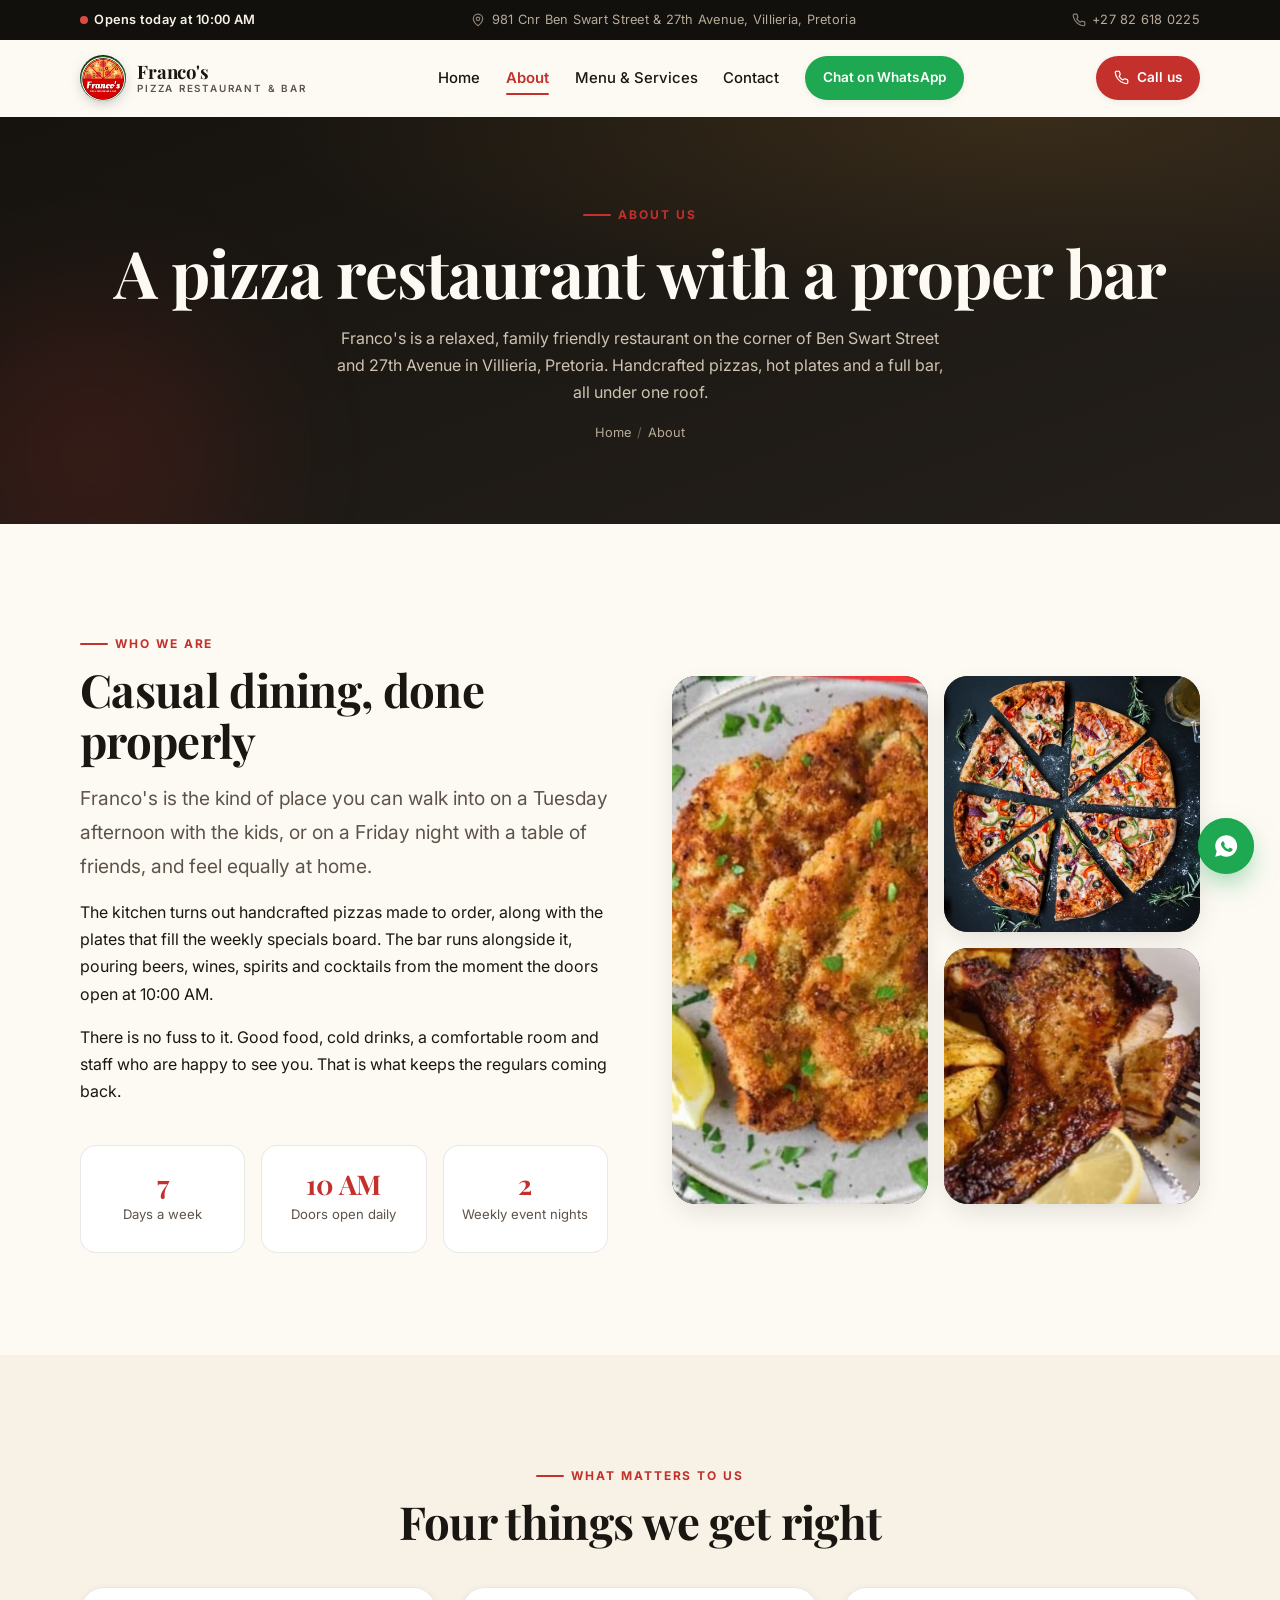
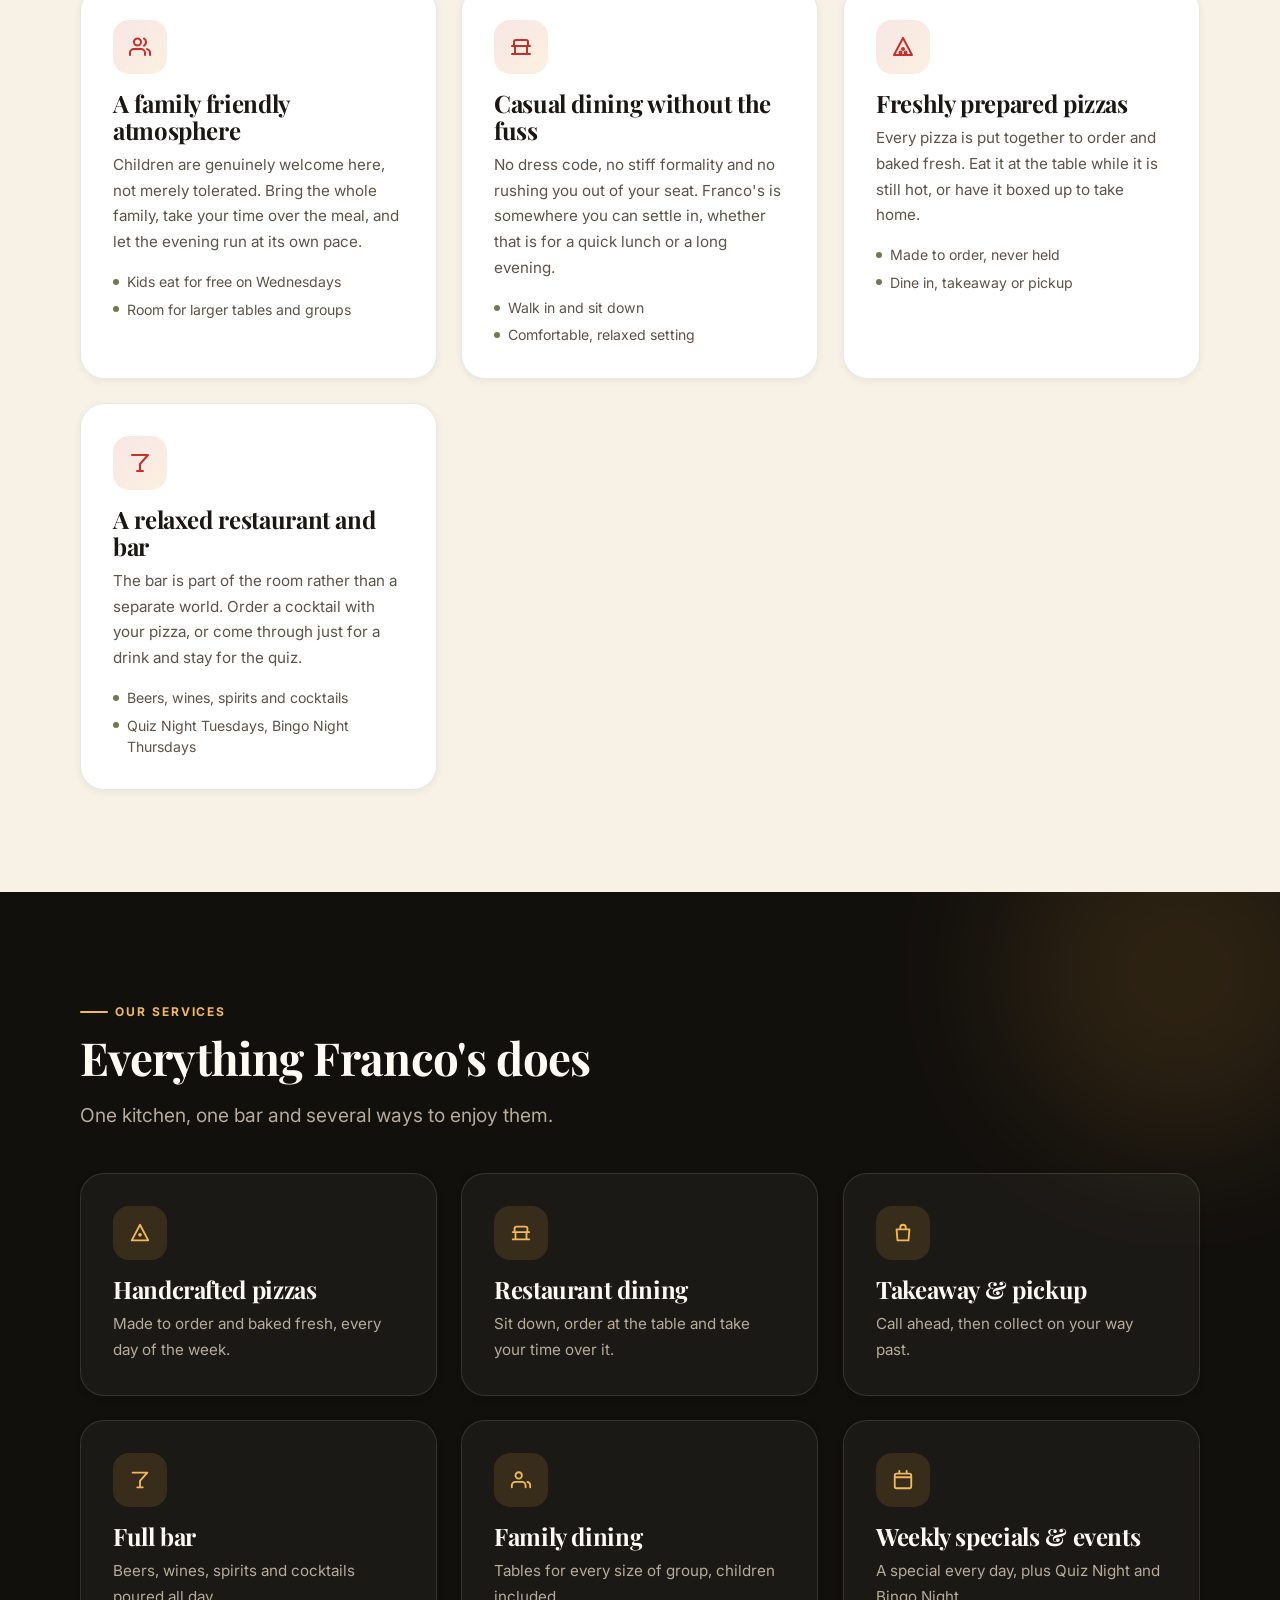
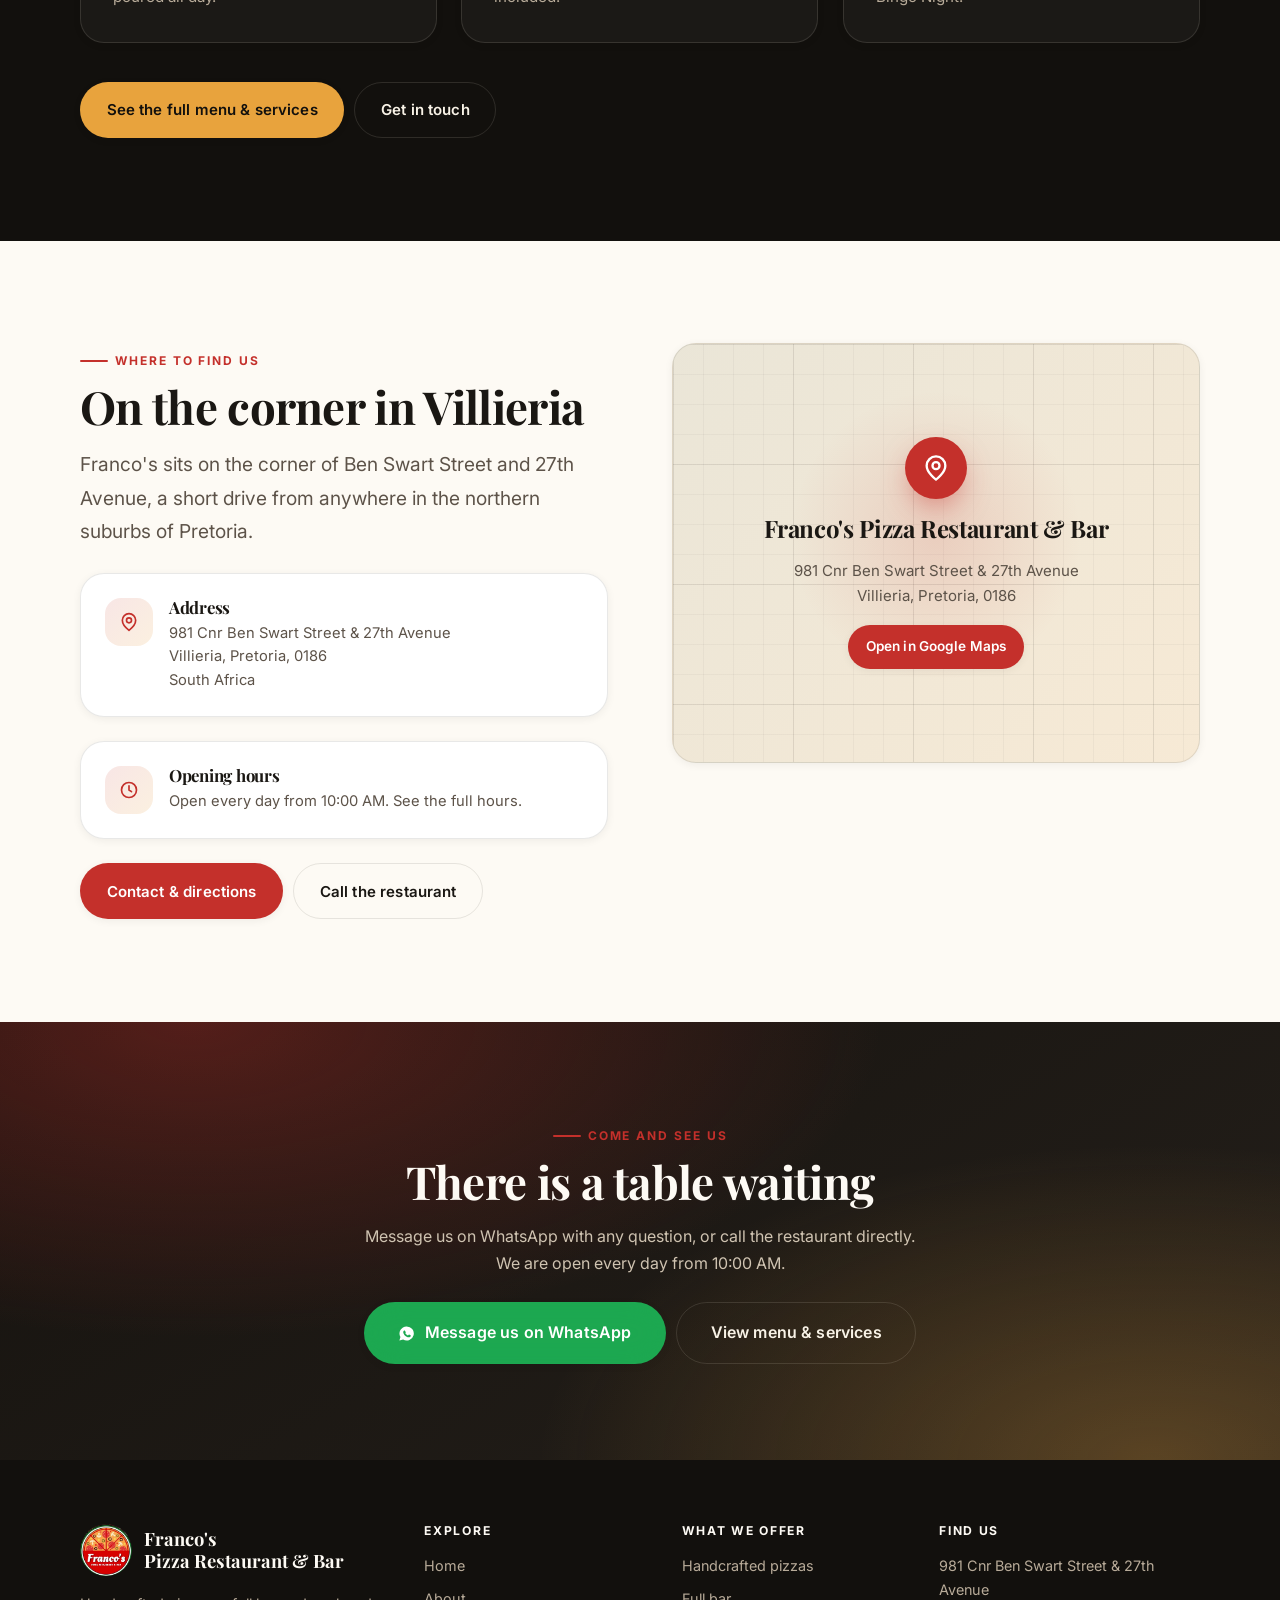
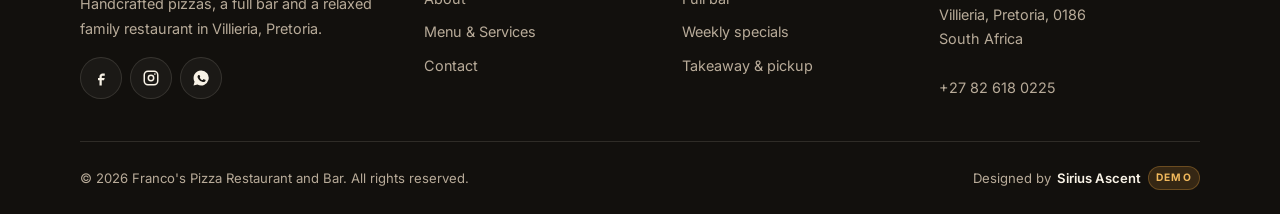
==== commit 0f4b429b: "Replace pizza imagery with the supplied high resolution photograph Swaps the low resolution pizza cr" ====
--- a/about.html
+++ b/about.html
@@ -122,10 +122,10 @@
 
       <div class="media-stack reveal" data-delay="1">
         <div class="media ratio-3-4">
-          <img src="assets/img/food/pizza.jpg" alt="A freshly baked Franco's pizza with mozzarella, tomato and basil" loading="lazy" width="344" height="530">
+          <img src="assets/img/food/schnitzel.jpg" alt="Golden chicken schnitzel served with lemon" loading="lazy" width="537" height="775">
         </div>
         <div class="media ratio-1-1">
-          <img src="assets/img/food/schnitzel.jpg" alt="Golden chicken schnitzel served with lemon" loading="lazy" width="537" height="775">
+          <img src="assets/img/food/pizza.jpg" alt="A handcrafted pizza sliced into eight, topped with peppers, black olives and red onion" loading="lazy" width="900" height="900">
         </div>
         <div class="media ratio-1-1">
           <img src="assets/img/food/porkchops.jpg" alt="Grilled pork chops served with chips" loading="lazy" width="530" height="710">
--- a/css/style.css
+++ b/css/style.css
@@ -670,8 +670,8 @@
 }
 .hero__frame {
   position: relative;
-  width: min(100%, 360px);
-  aspect-ratio: 3 / 4;
+  width: min(100%, 440px);
+  aspect-ratio: 1 / 1;
   border-radius: var(--radius-xl);
   overflow: hidden;
   box-shadow: var(--shadow-lg), 0 0 0 1px rgba(255,255,255,0.08);
@@ -890,7 +890,13 @@
   grid-template-columns: 1fr 1fr;
   gap: var(--space-sm);
 }
-.media-stack > *:first-child { grid-row: span 2; }
+/* The tall tile spans both rows, so it fills that height rather than
+   keeping its own aspect ratio and leaving a gap underneath. */
+.media-stack > *:first-child {
+  grid-row: span 2;
+  height: 100%;
+  aspect-ratio: auto;
+}
 
 /* Stat / highlight row */
 .stats {
@@ -1867,6 +1873,7 @@
 .ratio-1-1 { aspect-ratio: 1 / 1; }
 .ratio-3-4 { aspect-ratio: 3 / 4; }
 .ratio-4-5 { aspect-ratio: 4 / 5; }
+.ratio-4-3 { aspect-ratio: 4 / 3; }
 
 .mt-0  { margin-top: 0; }
 .mt-md { margin-top: var(--space-md); }
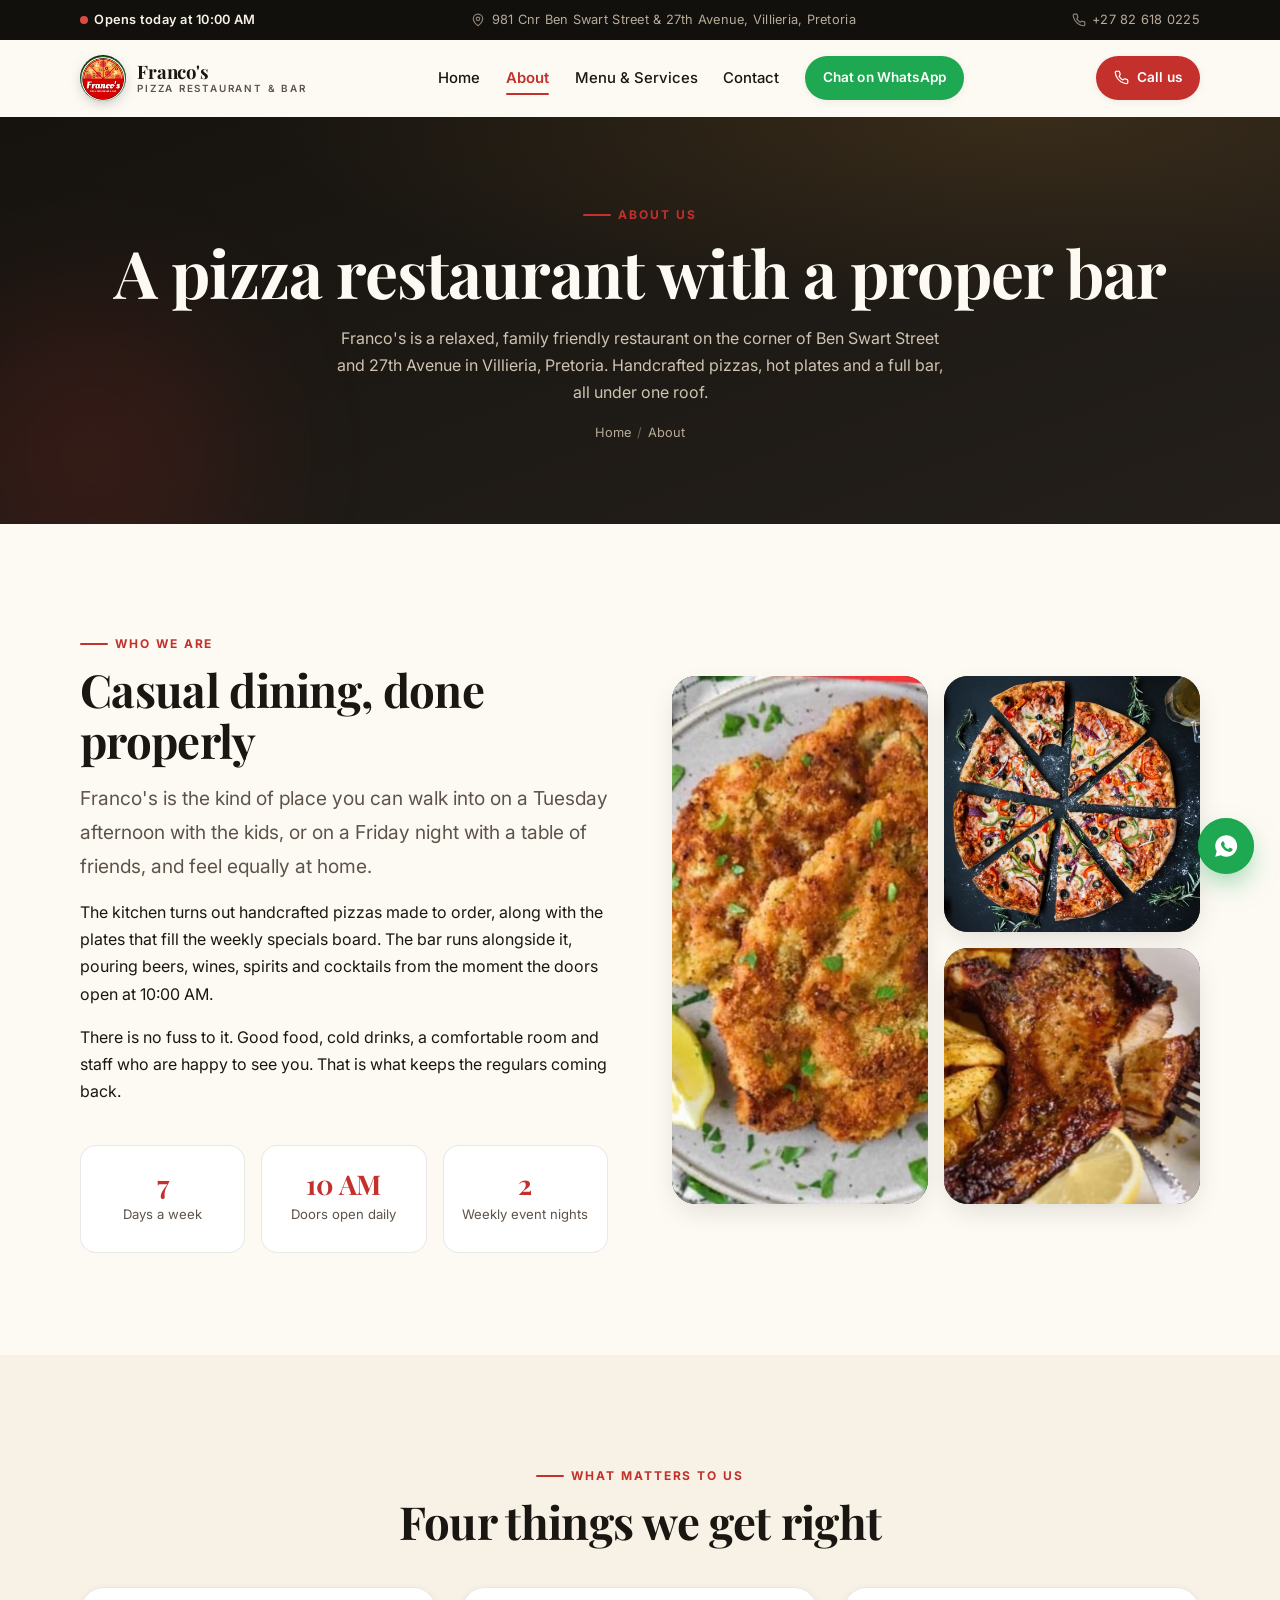
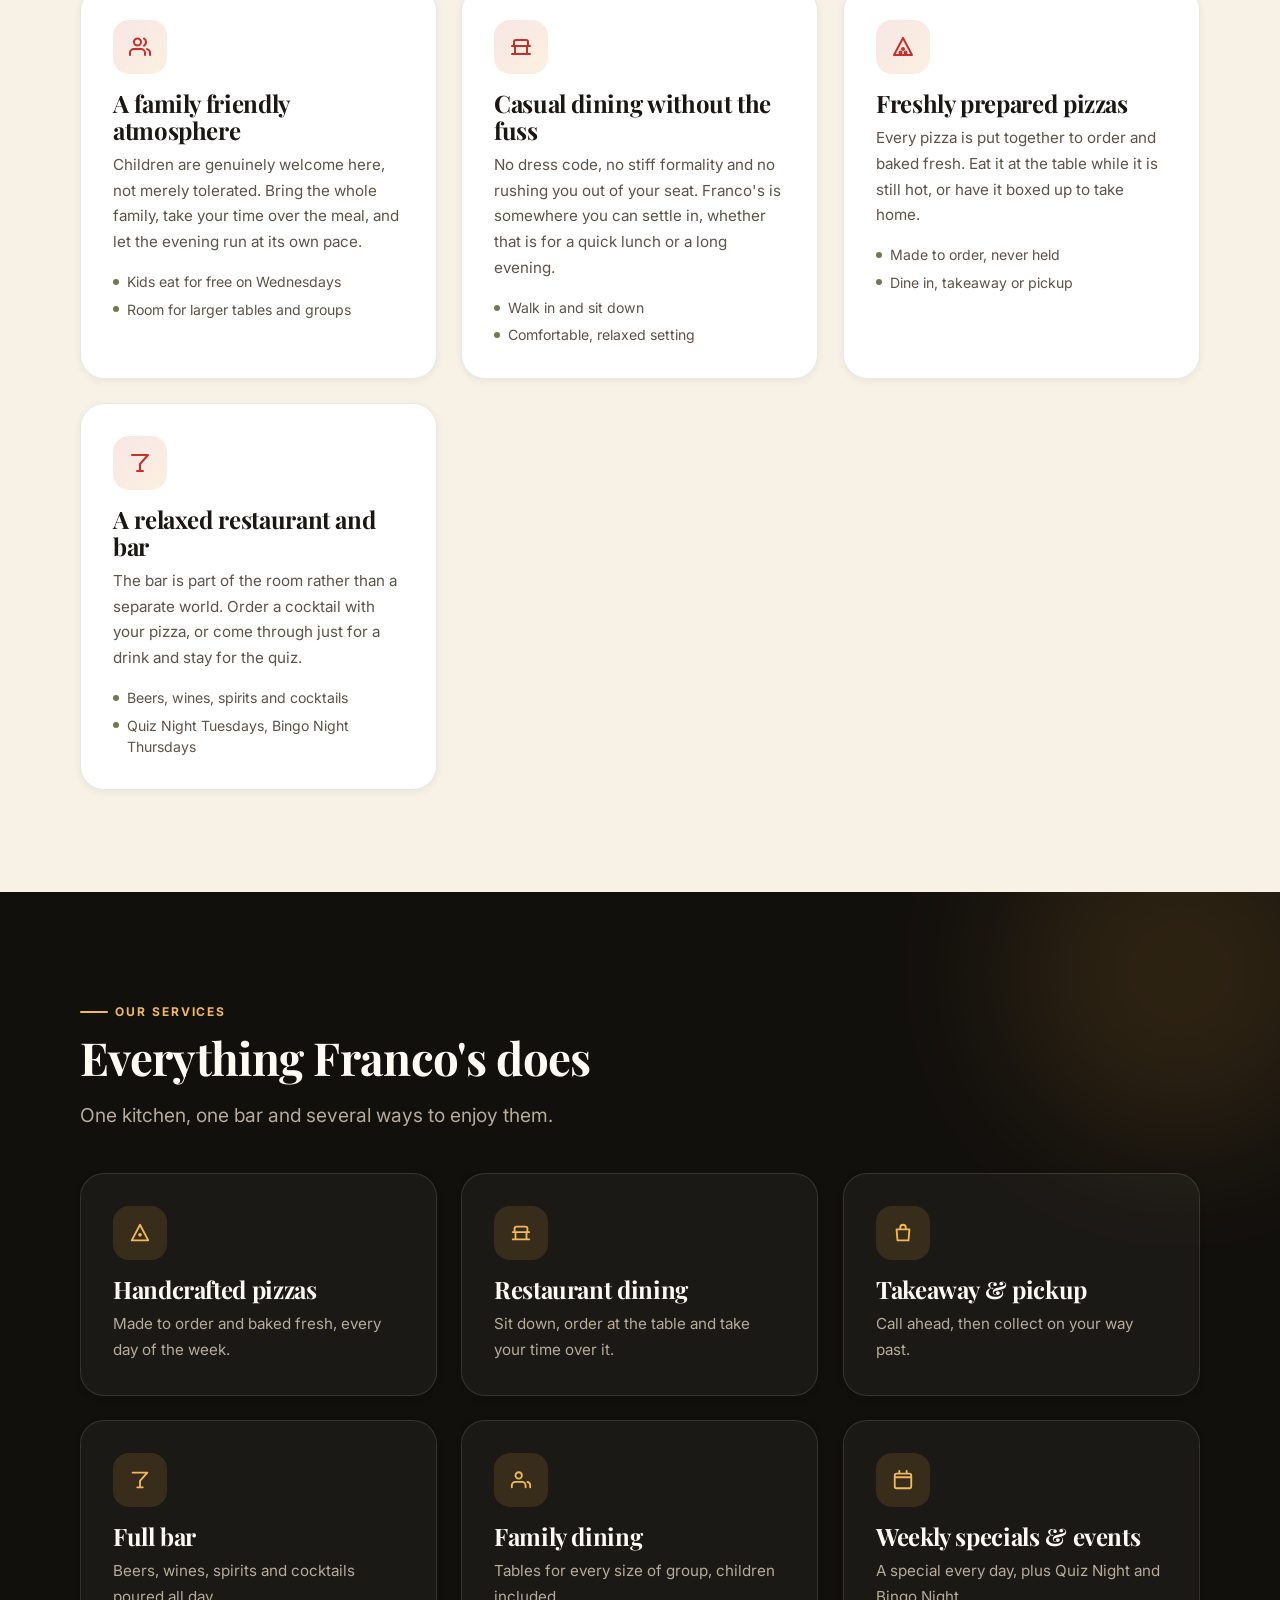
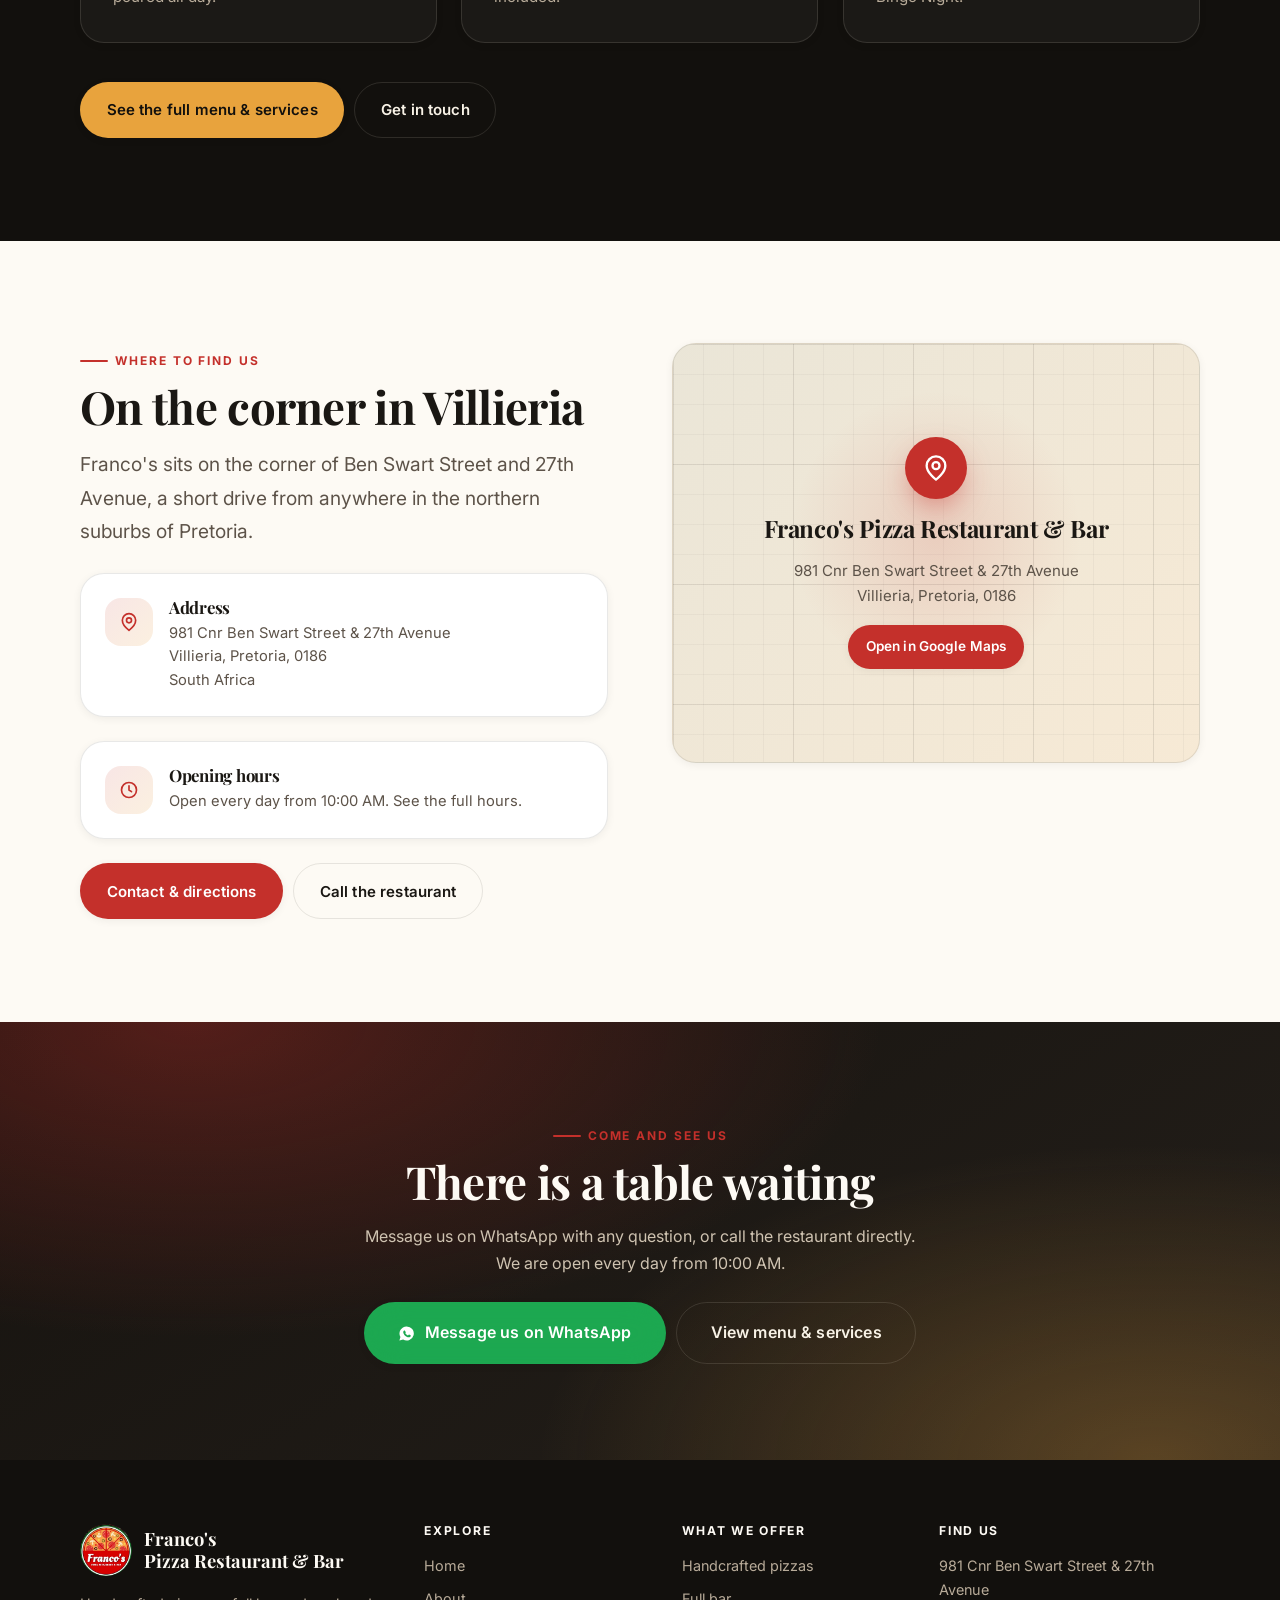
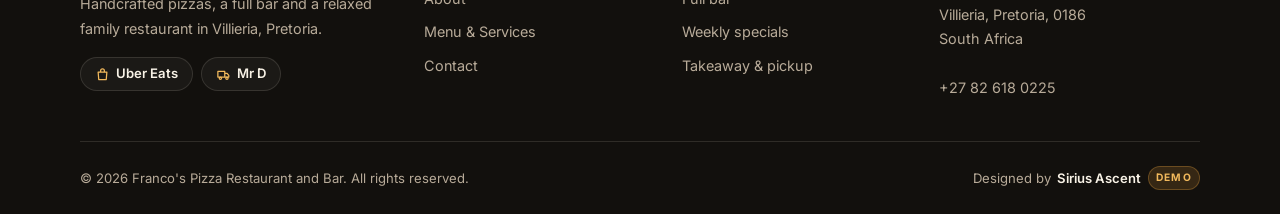
==== commit a5d9dbbf: "Replace social links with Uber Eats and Mr D delivery links Franco's has no Facebook or Instagram pr" ====
--- a/about.html
+++ b/about.html
@@ -337,15 +337,12 @@
           <strong>Franco's<br>Pizza Restaurant &amp; Bar</strong>
         </div>
         <p>Handcrafted pizzas, a full bar and a relaxed family restaurant in Villieria, Pretoria.</p>
-        <div class="socials">
-          <a class="social-btn" href="#" data-placeholder="Facebook page link to be added before launch." aria-label="Franco's on Facebook">
-            <svg width="18" height="18" viewBox="0 0 24 24" fill="currentColor" aria-hidden="true"><path d="M14 9h3V6h-3c-2.2 0-4 1.8-4 4v2H8v3h2v7h3v-7h3l1-3h-4v-2c0-.6.4-1 1-1Z"/></svg>
+        <div class="delivery-links">
+          <a class="delivery-btn" href="https://www.ubereats.com/za" target="_blank" rel="noopener">
+            <svg width="15" height="15" viewBox="0 0 24 24" fill="none" stroke="currentColor" stroke-width="2" stroke-linecap="round" stroke-linejoin="round" aria-hidden="true"><path d="M5 8h14l-1 12H6L5 8ZM9 8V6a3 3 0 0 1 6 0v2"/></svg>Uber Eats
           </a>
-          <a class="social-btn" href="#" data-placeholder="Instagram profile link to be added before launch." aria-label="Franco's on Instagram">
-            <svg width="18" height="18" viewBox="0 0 24 24" fill="none" stroke="currentColor" stroke-width="2" aria-hidden="true"><rect x="3" y="3" width="18" height="18" rx="5"/><circle cx="12" cy="12" r="3.6"/><circle cx="17.2" cy="6.8" r="1.1" fill="currentColor" stroke="none"/></svg>
-          </a>
-          <a class="social-btn" href="https://wa.me/27826180225" target="_blank" rel="noopener" aria-label="Franco's on WhatsApp">
-            <svg width="18" height="18" viewBox="0 0 24 24" fill="currentColor" aria-hidden="true"><path d="M12 2a10 10 0 0 0-8.6 15L2 22l5.2-1.4A10 10 0 1 0 12 2Zm5.6 14.2c-.2.6-1.2 1.2-1.7 1.2-.5.1-1 .1-1.6-.1-.4-.1-.9-.3-1.5-.5-2.6-1.1-4.3-3.7-4.4-3.9-.1-.2-1-1.4-1-2.6 0-1.2.6-1.8.9-2.1.2-.2.5-.3.7-.3h.5c.2 0 .4 0 .6.5l.8 1.9c.1.2 0 .4-.1.5l-.3.4c-.1.1-.3.3-.1.6.1.3.6 1.1 1.4 1.7 1 .8 1.7 1.1 2 1.2.2.1.4.1.6-.1l.8-1c.2-.2.3-.2.6-.1l1.7.8c.3.1.5.2.5.4.1.1.1.6-.1 1.2Z"/></svg>
+          <a class="delivery-btn" href="https://www.mrd.com/" target="_blank" rel="noopener">
+            <svg width="15" height="15" viewBox="0 0 24 24" fill="none" stroke="currentColor" stroke-width="2" stroke-linecap="round" stroke-linejoin="round" aria-hidden="true"><path d="M3 7h11v9H3zM14 10h3.5l3 3.5V16H14z"/><circle cx="7" cy="18" r="1.8"/><circle cx="17.5" cy="18" r="1.8"/></svg>Mr D
           </a>
         </div>
       </div>
--- a/css/style.css
+++ b/css/style.css
@@ -1591,29 +1591,53 @@
 }
 .footer address { font-style: normal; line-height: 1.7; }
 
-.socials { display: flex; gap: 0.5rem; margin-top: var(--space-sm); }
-.social-btn {
-  width: 42px; height: 42px;
-  display: grid; place-items: center;
-  border-radius: 50%;
+/* Delivery partners and contact channels.
+   Franco's has no social profiles, so these replace the usual social row. */
+.delivery-links {
+  display: flex;
+  flex-wrap: wrap;
+  gap: 0.5rem;
+  margin-top: var(--space-sm);
+}
+.delivery-btn {
+  display: inline-flex;
+  align-items: center;
+  gap: 0.5em;
+  padding: 0.6em 1.05em;
+  border-radius: var(--radius-pill);
   border: 1px solid var(--border);
   background: var(--cream-100);
   color: var(--charcoal-800);
-  cursor: pointer;
-  transition: all var(--dur) var(--ease-out);
-}
-/* On dark surfaces the buttons invert. */
-.footer .social-btn,
-.section--dark .social-btn {
+  font-size: 0.82rem;
+  font-weight: 600;
+  line-height: 1.2;
+  white-space: nowrap;
+  transition: transform var(--dur) var(--ease-out),
+              border-color var(--dur) var(--ease),
+              background-color var(--dur) var(--ease),
+              color var(--dur) var(--ease),
+              box-shadow var(--dur) var(--ease-out);
+}
+.delivery-btn svg { flex: none; color: var(--accent); }
+.delivery-btn:hover {
+  transform: translateY(-2px);
+  border-color: var(--accent);
+  box-shadow: var(--shadow-sm);
+}
+/* On dark surfaces the pills invert. */
+.footer .delivery-btn,
+.section--dark .delivery-btn {
   border-color: var(--border-dark);
   background: rgba(255,255,255,0.04);
   color: var(--cream-100);
 }
-.social-btn:hover {
-  background: var(--accent);
-  border-color: var(--accent);
-  color: #fff;
-  transform: translateY(-3px);
+.footer .delivery-btn svg,
+.section--dark .delivery-btn svg { color: var(--amber-400); }
+.footer .delivery-btn:hover,
+.section--dark .delivery-btn:hover {
+  background: rgba(232,163,61,0.12);
+  border-color: var(--amber-500);
+  color: var(--cream-50);
 }
 
 .footer__bottom {
